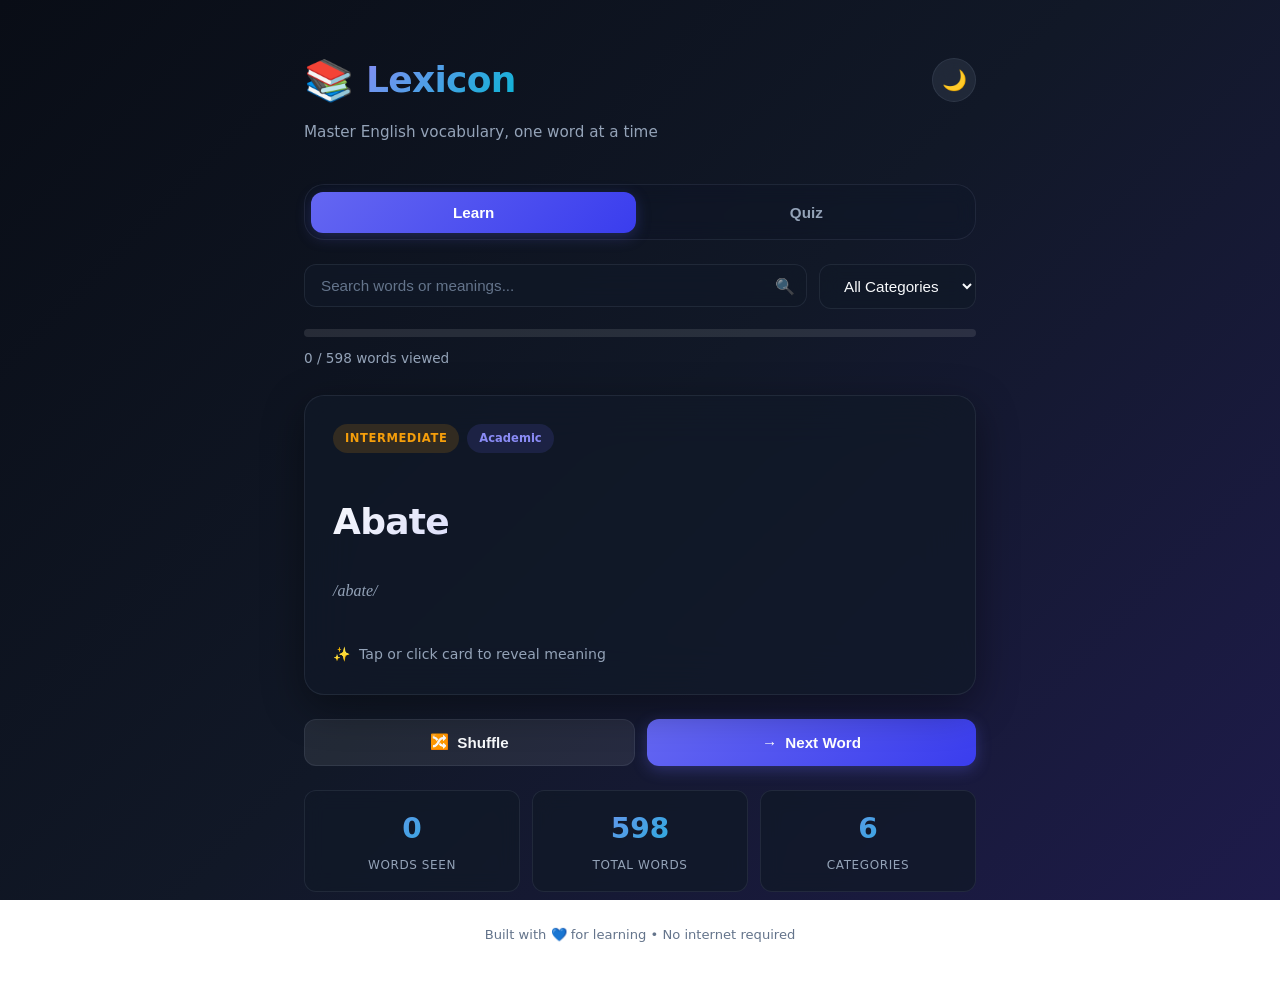
==== index.html @ dd826626 "feat: Lexicon vocabulary builder app refactor and interactive QA suite" ====
<!DOCTYPE html>
<html lang="en">
<head>
  <meta charset="UTF-8">
  <meta name="viewport" content="width=device-width, initial-scale=1.0">
  <title>Lexicon — English Vocabulary Builder</title>
  <link rel="stylesheet" href="styles.css">
</head>
<body>
  <div class="app">
    <header class="app-header">
      <div class="header-top">
        <div class="logo">
          <span class="logo-icon" aria-hidden="true">📚</span>
          <h1>Lexicon</h1>
        </div>
        <button class="theme-toggle" id="theme-toggle-btn" aria-label="Toggle light or dark theme" title="Toggle theme">
          <span class="theme-toggle-icon" id="theme-icon">🌙</span>
        </button>
      </div>
      <p class="tagline">Master English vocabulary, one word at a time</p>
    </header>

    <nav class="nav-tabs" role="tablist">
      <button class="tab-btn active" id="tab-learn" role="tab" aria-selected="true" aria-controls="learn-panel" data-tab="learn">Learn</button>
      <button class="tab-btn" id="tab-quiz" role="tab" aria-selected="false" aria-controls="quiz-panel" data-tab="quiz">Quiz</button>
    </nav>

    <!-- Learn Tab -->
    <section class="tab-panel active" id="learn-panel" role="tabpanel" aria-labelledby="tab-learn">
      <div class="controls-bar">
        <div class="search-box">
          <input type="text" id="search-input" placeholder="Search words or meanings..." autocomplete="off" aria-label="Search vocabulary words">
          <span class="search-icon" aria-hidden="true">🔍</span>
        </div>
        <select id="category-filter" class="category-select" aria-label="Filter words by category">
          <option value="all">All Categories</option>
          <option value="academic">Academic</option>
          <option value="business">Business</option>
          <option value="literary">Literary</option>
          <option value="science">Science</option>
          <option value="emotional">Emotional</option>
          <option value="social">Social</option>
        </select>
      </div>

      <div class="progress-bar-container">
        <div class="progress-bar">
          <div class="progress-fill" id="learn-progress" style="width: 0%;"></div>
        </div>
        <span class="progress-text" id="learn-progress-text">0 / 20 words viewed</span>
      </div>

      <!-- No Results State -->
      <div class="no-results-card" id="no-results-card" style="display: none;">
        <span class="no-results-icon" role="img" aria-label="No results found">🔍❌</span>
        <h3>No matching words found</h3>
        <p>Try adjusting your search query or choosing another category.</p>
        <button class="btn btn-secondary" id="reset-filters-btn">Clear Search & Filters</button>
      </div>

      <!-- 3D Flipping Card Container -->
      <div class="card-container" id="card-container">
        <div class="word-card" id="word-card" tabindex="0" role="button" aria-label="Vocabulary card. Click or press Enter or Space to flip and reveal details.">
          <!-- Card Front -->
          <div class="card-face card-front">
            <div class="card-face-content">
              <div class="card-header">
                <span class="difficulty-badge" id="difficulty-badge">Intermediate</span>
                <span class="category-badge" id="category-badge">Academic</span>
              </div>
              <h2 class="word-title" id="word-title">Serendipity</h2>
              <p class="pronunciation" id="pronunciation">/ˌser.ənˈdɪp.ə.ti/</p>
              <div class="flip-hint">
                <span class="flip-icon">✨</span> Tap or click card to reveal meaning
              </div>
            </div>
          </div>
          <!-- Card Back -->
          <div class="card-face card-back">
            <div class="card-face-content">
              <div class="card-header">
                <span class="difficulty-badge" id="difficulty-badge-back">Intermediate</span>
                <span class="category-badge" id="category-badge-back">Academic</span>
              </div>
              <h2 class="word-title-back" id="word-title-back">Serendipity</h2>
              <div class="card-details">
                <p class="meaning" id="meaning">The occurrence of events by chance in a happy or beneficial way</p>
                <div class="example-box" id="example-box">
                  <span class="example-label">Example</span>
                  <p class="example" id="example">"Finding my favorite book at a garage sale was pure serendipity."</p>
                </div>
              </div>
              <div class="flip-back-hint">
                <span>🔄 Tap to view front</span>
              </div>
            </div>
          </div>
        </div>
      </div>

      <div class="card-actions" id="card-actions">
        <button class="btn btn-secondary" id="shuffle-btn" aria-label="Show a random word">
          <span>🔀</span> Shuffle
        </button>
        <button class="btn btn-primary" id="next-btn" aria-label="Show next word">
          <span>→</span> Next Word
        </button>
      </div>

      <div class="stats-row">
        <div class="stat-box" tabindex="0">
          <span class="stat-number" id="words-seen">0</span>
          <span class="stat-label">Words Seen</span>
        </div>
        <div class="stat-box" tabindex="0">
          <span class="stat-number" id="words-total">20</span>
          <span class="stat-label">Total Words</span>
        </div>
        <div class="stat-box" tabindex="0">
          <span class="stat-number" id="categories-count">6</span>
          <span class="stat-label">Categories</span>
        </div>
      </div>
    </section>

    <!-- Quiz Tab -->
    <section class="tab-panel" id="quiz-panel" role="tabpanel" aria-labelledby="tab-quiz">
      <!-- Active Quiz View -->
      <div id="quiz-active-view">
        <div class="quiz-header">
          <div class="score-display">
            <span class="score-label">Current Score</span>
            <span class="score-value" id="quiz-score">0</span>
          </div>
          <div class="quiz-progress">
            <span class="quiz-progress-text" id="quiz-progress-text">Question 1 / 10</span>
          </div>
        </div>

        <div class="quiz-card" id="quiz-card">
          <div class="quiz-question">
            <p class="quiz-prompt">What is the meaning of:</p>
            <h2 class="quiz-word" id="quiz-word">Serendipity</h2>
          </div>
          <div class="quiz-options" id="quiz-options">
            <!-- Options generated by JS -->
          </div>
          <div class="quiz-feedback" id="quiz-feedback" aria-live="polite">
            <!-- Feedback generated by JS -->
          </div>
        </div>

        <div class="quiz-actions" id="quiz-actions-container">
          <button class="btn btn-primary" id="quiz-next-btn" disabled>Next Question →</button>
        </div>
      </div>

      <!-- Quiz Completed View -->
      <div id="quiz-complete-view" class="quiz-complete-card" style="display: none;">
        <div class="quiz-complete-header">
          <span class="celebration-icon" role="img" aria-label="Celebration trophy">🏆</span>
          <h2>Quiz Completed!</h2>
          <div class="score-ring-container">
            <div class="score-stats">
              <span class="score-pct" id="complete-score-pct">0%</span>
              <span class="score-fraction" id="complete-score-fraction">0 / 10 correct</span>
            </div>
          </div>
          <p class="quiz-feedback-msg" id="quiz-feedback-msg">Outstanding job! You have excellent recall.</p>
        </div>

        <!-- Missed Questions List -->
        <div class="missed-questions-section" id="missed-questions-section">
          <h3>Review Missed Words</h3>
          <div class="missed-words-list" id="missed-words-list">
            <!-- Missed words rendered dynamically by JS -->
          </div>
        </div>

        <!-- Completion Actions -->
        <div class="quiz-complete-actions">
          <button class="btn btn-secondary" id="retake-missed-btn">
            <span>🔄</span> Practice Missed
          </button>
          <button class="btn btn-primary" id="quiz-restart-btn">
            <span>✨</span> Restart Full Quiz
          </button>
        </div>
      </div>
    </section>

    <footer class="app-footer">
      <p>Built with 💙 for learning • No internet required</p>
    </footer>
  </div>

  <script src="app.js" defer></script>
</body>
</html>
---- styles.css ----
:root {
  /* Dark Theme Variables (Default) */
  --primary-hsl: 239, 84%, 67%;
  --primary: hsl(var(--primary-hsl));
  --primary-dark: hsl(239, 84%, 58%);
  --primary-light: hsl(239, 84%, 75%);
  --secondary: #ec4899;
  --accent: #06b6d4;
  --bg-gradient: linear-gradient(135deg, #090d16 0%, #111827 50%, #1e1b4b 100%);
  --bg-card: rgba(17, 24, 39, 0.75);
  --bg-card-hover: rgba(17, 24, 39, 0.85);
  --text: #f8fafc;
  --text-muted: #94a3b8;
  --text-dim: #64748b;
  --border: rgba(148, 163, 184, 0.12);
  --success: #10b981;
  --error: #f43f5e;
  --warning: #f59e0b;
  --shadow: 0 12px 40px rgba(0, 0, 0, 0.4);
  --radius: 20px;
  --radius-sm: 12px;
  --transition: 0.35s cubic-bezier(0.4, 0, 0.2, 1);
  --focus-ring: 0 0 0 3px rgba(99, 102, 241, 0.4);
}

.light-theme {
  /* Light Theme Variables */
  --primary-hsl: 239, 84%, 58%;
  --primary: hsl(var(--primary-hsl));
  --primary-dark: hsl(239, 84%, 48%);
  --primary-light: hsl(239, 84%, 68%);
  --secondary: #db2777;
  --accent: #0891b2;
  --bg-gradient: linear-gradient(135deg, #f8fafc 0%, #e2e8f0 50%, #dbeafe 100%);
  --bg-card: rgba(255, 255, 255, 0.8);
  --bg-card-hover: rgba(255, 255, 255, 0.9);
  --text: #0f172a;
  --text-muted: #475569;
  --text-dim: #64748b;
  --border: rgba(15, 23, 42, 0.08);
  --success: #059669;
  --error: #dc2626;
  --warning: #d97706;
  --shadow: 0 12px 35px rgba(15, 23, 42, 0.08);
  --focus-ring: 0 0 0 3px rgba(79, 70, 229, 0.3);
}

* {
  margin: 0;
  padding: 0;
  box-sizing: border-box;
}

body {
  font-family: system-ui, -apple-system, BlinkMacSystemFont, 'Segoe UI', Roboto, 'Helvetica Neue', Arial, sans-serif;
  background: var(--bg-gradient);
  background-attachment: fixed;
  color: var(--text);
  min-height: 100vh;
  line-height: 1.6;
  transition: background var(--transition), color var(--transition);
}

.app {
  max-width: 720px;
  margin: 0 auto;
  padding: 1.5rem;
  min-height: 100vh;
  display: flex;
  flex-direction: column;
}

/* Header styling */
.app-header {
  padding: 1.5rem 0 1.5rem;
  animation: fadeInDown 0.6s ease-out;
}

.header-top {
  display: flex;
  justify-content: space-between;
  align-items: center;
  margin-bottom: 0.5rem;
}

.logo {
  display: flex;
  align-items: center;
  gap: 0.75rem;
}

.logo-icon {
  font-size: 2.5rem;
  animation: logo-bounce 2s infinite;
}

.app-header h1 {
  font-size: 2.25rem;
  font-weight: 800;
  background: linear-gradient(135deg, var(--primary-light), var(--accent));
  -webkit-background-clip: text;
  -webkit-text-fill-color: transparent;
  background-clip: text;
  letter-spacing: -0.02em;
}

.tagline {
  color: var(--text-muted);
  font-size: 0.95rem;
  font-weight: 400;
}

/* Theme Toggle Button */
.theme-toggle {
  background: var(--border);
  border: 1px solid var(--border);
  color: var(--text);
  width: 44px;
  height: 44px;
  border-radius: 50%;
  cursor: pointer;
  display: inline-flex;
  align-items: center;
  justify-content: center;
  font-size: 1.25rem;
  transition: var(--transition);
  backdrop-filter: blur(10px);
}

.theme-toggle:hover {
  background: rgba(120, 120, 255, 0.15);
  transform: scale(1.08) rotate(15deg);
}

.theme-toggle:active {
  transform: scale(0.95);
}

/* Tabs */
.nav-tabs {
  display: flex;
  gap: 0.5rem;
  margin: 1rem 0 1.5rem;
  background: rgba(15, 23, 42, 0.25);
  padding: 0.4rem;
  border-radius: var(--radius);
  backdrop-filter: blur(10px);
  border: 1px solid var(--border);
}

.tab-btn {
  flex: 1;
  padding: 0.75rem 1rem;
  border: none;
  border-radius: var(--radius-sm);
  background: transparent;
  color: var(--text-muted);
  font-size: 0.95rem;
  font-weight: 600;
  cursor: pointer;
  transition: var(--transition);
}

.tab-btn:hover {
  color: var(--text);
  background: rgba(255, 255, 255, 0.05);
}

.tab-btn.active {
  background: linear-gradient(135deg, var(--primary), var(--primary-dark));
  color: white;
  box-shadow: 0 4px 15px rgba(99, 102, 241, 0.25);
}

/* Tab Panels */
.tab-panel {
  display: none;
  animation: fadeIn 0.4s ease-out;
  flex: 1;
}

.tab-panel.active {
  display: block;
}

/* Controls Bar */
.controls-bar {
  display: flex;
  gap: 0.75rem;
  margin-bottom: 1.25rem;
  flex-wrap: wrap;
}

.search-box {
  flex: 1;
  min-width: 200px;
  position: relative;
}

.search-box input {
  width: 100%;
  padding: 0.75rem 2.5rem 0.75rem 1rem;
  border-radius: var(--radius-sm);
  border: 1px solid var(--border);
  background: var(--bg-card);
  color: var(--text);
  font-size: 0.95rem;
  backdrop-filter: blur(10px);
  transition: var(--transition);
}

.search-box input:focus {
  outline: none;
  border-color: var(--primary);
  box-shadow: var(--focus-ring);
}

.search-box input::placeholder {
  color: var(--text-dim);
}

.search-icon {
  position: absolute;
  right: 0.75rem;
  top: 50%;
  transform: translateY(-50%);
  font-size: 1rem;
  opacity: 0.6;
}

.category-select {
  padding: 0.75rem 1.25rem;
  border-radius: var(--radius-sm);
  border: 1px solid var(--border);
  background: var(--bg-card);
  color: var(--text);
  font-size: 0.95rem;
  backdrop-filter: blur(10px);
  cursor: pointer;
  transition: var(--transition);
  min-width: 150px;
}

.category-select:focus {
  outline: none;
  border-color: var(--primary);
  box-shadow: var(--focus-ring);
}

/* Progress Bar */
.progress-bar-container {
  margin-bottom: 1.5rem;
}

.progress-bar {
  height: 8px;
  background: rgba(255, 255, 255, 0.1);
  border-radius: 4px;
  overflow: hidden;
  margin-bottom: 0.5rem;
}

.progress-fill {
  height: 100%;
  background: linear-gradient(90deg, var(--primary), var(--accent));
  border-radius: 4px;
  transition: width 0.4s cubic-bezier(0.1, 0.8, 0.3, 1);
  width: 0%;
  position: relative;
}

.progress-fill::after {
  content: '';
  position: absolute;
  top: 0; right: 0; bottom: 0; left: 0;
  background: linear-gradient(90deg, rgba(255,255,255,0) 0%, rgba(255,255,255,0.15) 50%, rgba(255,255,255,0) 100%);
  animation: progress-slide 2.5s infinite linear;
}

.progress-text {
  font-size: 0.85rem;
  color: var(--text-muted);
  font-weight: 500;
}

/* 3D Card Flip styling */
.card-container {
  perspective: 1200px;
  width: 100%;
  margin-bottom: 1.5rem;
}

.word-card {
  width: 100%;
  height: 300px;
  position: relative;
  transform-style: preserve-3d;
  transition: transform 0.6s cubic-bezier(0.4, 0, 0.2, 1);
  cursor: pointer;
  border-radius: var(--radius);
}

.word-card.flipped {
  transform: rotateY(180deg);
}

.card-face {
  position: absolute;
  width: 100%;
  height: 100%;
  backface-visibility: hidden;
  border-radius: var(--radius);
  border: 1px solid var(--border);
  background: var(--bg-card);
  backdrop-filter: blur(25px);
  box-shadow: var(--shadow);
  overflow: hidden;
  transition: border-color var(--transition), background var(--transition);
}

.card-face-content {
  padding: 1.75rem;
  display: flex;
  flex-direction: column;
  justify-content: space-between;
  height: 100%;
}

.card-front {
  z-index: 2;
}

.card-back {
  transform: rotateY(180deg);
  background: var(--bg-card-hover);
}

.word-card:hover .card-face {
  border-color: rgba(99, 102, 241, 0.3);
  box-shadow: 0 16px 45px rgba(0, 0, 0, 0.35);
}

.card-header {
  display: flex;
  justify-content: flex-start;
  gap: 0.5rem;
  margin-bottom: 1rem;
}

.difficulty-badge {
  padding: 0.35rem 0.75rem;
  border-radius: 20px;
  font-size: 0.72rem;
  font-weight: 700;
  text-transform: uppercase;
  letter-spacing: 0.05em;
}

.difficulty-badge.beginner {
  background: rgba(16, 185, 129, 0.15);
  color: var(--success);
}

.difficulty-badge.intermediate {
  background: rgba(245, 158, 11, 0.15);
  color: var(--warning);
}

.difficulty-badge.advanced {
  background: rgba(244, 63, 94, 0.15);
  color: var(--error);
}

.category-badge {
  padding: 0.35rem 0.75rem;
  border-radius: 20px;
  font-size: 0.72rem;
  font-weight: 600;
  background: rgba(99, 102, 241, 0.15);
  color: var(--primary-light);
  text-transform: capitalize;
}

.word-title {
  font-size: 2.25rem;
  font-weight: 800;
  margin-bottom: 0.25rem;
  background: linear-gradient(135deg, var(--text), var(--primary-light));
  -webkit-background-clip: text;
  -webkit-text-fill-color: transparent;
  background-clip: text;
  letter-spacing: -0.02em;
}

.word-title-back {
  font-size: 1.75rem;
  font-weight: 800;
  margin-bottom: 0.5rem;
  color: var(--text);
  letter-spacing: -0.01em;
}

.pronunciation {
  font-size: 1rem;
  color: var(--text-muted);
  font-style: italic;
  font-family: 'Georgia', serif;
  margin-bottom: 1rem;
}

.flip-hint {
  display: flex;
  align-items: center;
  gap: 0.5rem;
  font-size: 0.88rem;
  color: var(--text-muted);
  font-weight: 500;
  animation: shine-fade 2s infinite ease-in-out;
}

.flip-back-hint {
  font-size: 0.82rem;
  color: var(--text-dim);
  text-align: center;
  font-weight: 500;
}

.card-details {
  flex: 1;
  display: flex;
  flex-direction: column;
  justify-content: center;
  gap: 0.75rem;
  overflow-y: auto;
}

.meaning {
  font-size: 1.05rem;
  color: var(--text);
  line-height: 1.6;
}

.example-box {
  background: rgba(255, 255, 255, 0.04);
  border-left: 3px solid var(--accent);
  border-radius: 0 var(--radius-sm) var(--radius-sm) 0;
  padding: 0.75rem 1rem;
}

.example-label {
  font-size: 0.72rem;
  font-weight: 700;
  text-transform: uppercase;
  letter-spacing: 0.08em;
  color: var(--accent);
  margin-bottom: 0.25rem;
  display: block;
}

.example {
  font-size: 0.92rem;
  color: var(--text-muted);
  font-style: italic;
  line-height: 1.5;
}

/* Empty No Results State */
.no-results-card {
  background: var(--bg-card);
  border: 1px solid var(--border);
  border-radius: var(--radius);
  padding: 3rem 2rem;
  text-align: center;
  backdrop-filter: blur(20px);
  box-shadow: var(--shadow);
  animation: fadeInUp 0.4s ease-out;
  display: flex;
  flex-direction: column;
  align-items: center;
  gap: 1rem;
  margin-bottom: 1.5rem;
}

.no-results-icon {
  font-size: 3rem;
  margin-bottom: 0.5rem;
}

.no-results-card h3 {
  font-size: 1.5rem;
  font-weight: 700;
}

.no-results-card p {
  color: var(--text-muted);
  font-size: 0.95rem;
  max-width: 320px;
}

/* Buttons */
.card-actions {
  display: flex;
  gap: 0.75rem;
  margin-bottom: 1.5rem;
}

.btn {
  padding: 0.85rem 1.5rem;
  border: none;
  border-radius: var(--radius-sm);
  font-size: 0.95rem;
  font-weight: 600;
  cursor: pointer;
  transition: var(--transition);
  display: inline-flex;
  align-items: center;
  gap: 0.5rem;
  flex: 1;
  justify-content: center;
}

.btn-primary {
  background: linear-gradient(135deg, var(--primary), var(--primary-dark));
  color: white;
  box-shadow: 0 4px 15px rgba(99, 102, 241, 0.3);
}

.btn-primary:hover:not(:disabled) {
  transform: translateY(-2px);
  box-shadow: 0 6px 20px rgba(99, 102, 241, 0.4);
}

.btn-primary:active:not(:disabled) {
  transform: translateY(0);
}

.btn-secondary {
  background: rgba(255, 255, 255, 0.08);
  color: var(--text);
  border: 1px solid var(--border);
}

.btn-secondary:hover:not(:disabled) {
  background: rgba(255, 255, 255, 0.12);
  border-color: rgba(255, 255, 255, 0.25);
  transform: translateY(-2px);
}

.btn-secondary:active:not(:disabled) {
  transform: translateY(0);
}

.btn:disabled {
  opacity: 0.4;
  cursor: not-allowed;
  transform: none !important;
}

/* Stats section */
.stats-row {
  display: grid;
  grid-template-columns: repeat(3, 1fr);
  gap: 0.75rem;
  margin-top: 1rem;
}

.stat-box {
  background: var(--bg-card);
  border: 1px solid var(--border);
  border-radius: var(--radius-sm);
  padding: 1rem;
  text-align: center;
  backdrop-filter: blur(10px);
  transition: var(--transition);
  cursor: default;
}

.stat-box:hover {
  background: var(--bg-card-hover);
  transform: translateY(-2px);
  border-color: var(--primary-light);
}

.stat-number {
  display: block;
  font-size: 1.75rem;
  font-weight: 800;
  background: linear-gradient(135deg, var(--primary-light), var(--accent));
  -webkit-background-clip: text;
  -webkit-text-fill-color: transparent;
  background-clip: text;
}

.stat-label {
  display: block;
  font-size: 0.75rem;
  color: var(--text-muted);
  text-transform: uppercase;
  letter-spacing: 0.05em;
  margin-top: 0.25rem;
}

/* Quiz styling */
.quiz-header {
  display: flex;
  justify-content: space-between;
  align-items: center;
  margin-bottom: 1.25rem;
  background: rgba(15, 23, 42, 0.15);
  padding: 0.75rem 1.25rem;
  border-radius: var(--radius-sm);
  border: 1px solid var(--border);
  backdrop-filter: blur(10px);
}

.score-display {
  display: flex;
  flex-direction: column;
}

.score-label {
  font-size: 0.72rem;
  color: var(--text-muted);
  text-transform: uppercase;
  letter-spacing: 0.05em;
}

.score-value {
  font-size: 1.5rem;
  font-weight: 800;
  color: var(--success);
}

.quiz-progress-text {
  font-size: 0.88rem;
  color: var(--text-muted);
  font-weight: 600;
}

.quiz-card {
  background: var(--bg-card);
  border: 1px solid var(--border);
  border-radius: var(--radius);
  padding: 1.75rem;
  backdrop-filter: blur(25px);
  box-shadow: var(--shadow);
  margin-bottom: 1.25rem;
  animation: fadeInUp 0.4s ease-out;
}

.quiz-question {
  text-align: center;
  margin-bottom: 1.5rem;
}

.quiz-prompt {
  font-size: 0.9rem;
  color: var(--text-muted);
  margin-bottom: 0.5rem;
}

.quiz-word {
  font-size: 2rem;
  font-weight: 800;
  background: linear-gradient(135deg, var(--text), var(--primary-light));
  -webkit-background-clip: text;
  -webkit-text-fill-color: transparent;
  background-clip: text;
  letter-spacing: -0.02em;
}

.quiz-options {
  display: grid;
  gap: 0.75rem;
}

.quiz-option {
  padding: 1rem 1.25rem;
  border: 1px solid var(--border);
  border-radius: var(--radius-sm);
  background: rgba(255, 255, 255, 0.04);
  color: var(--text);
  font-size: 0.98rem;
  cursor: pointer;
  transition: var(--transition);
  text-align: left;
  display: flex;
  align-items: center;
}

.quiz-option:hover:not(.correct):not(.incorrect):not(.revealed) {
  background: rgba(255, 255, 255, 0.08);
  border-color: var(--primary);
  transform: translateX(4px);
}

.quiz-option.correct {
  background: rgba(16, 185, 129, 0.15);
  border-color: var(--success);
  color: var(--success);
  font-weight: 600;
}

.quiz-option.incorrect {
  background: rgba(244, 63, 94, 0.15);
  border-color: var(--error);
  color: var(--error);
  font-weight: 600;
}

.quiz-option.revealed {
  opacity: 0.5;
  cursor: not-allowed;
}

.option-letter {
  display: inline-flex;
  align-items: center;
  justify-content: center;
  width: 28px;
  height: 28px;
  border-radius: 50%;
  background: rgba(255, 255, 255, 0.08);
  margin-right: 0.75rem;
  font-size: 0.8rem;
  font-weight: 700;
  flex-shrink: 0;
  transition: var(--transition);
}

.quiz-option.correct .option-letter {
  background: var(--success);
  color: white;
}

.quiz-option.incorrect .option-letter {
  background: var(--error);
  color: white;
}

.quiz-feedback {
  text-align: center;
  padding: 0.85rem;
  border-radius: var(--radius-sm);
  margin-top: 1rem;
  font-weight: 600;
  font-size: 0.95rem;
  animation: fadeIn 0.3s ease-out;
}

.quiz-feedback.correct {
  background: rgba(16, 185, 129, 0.1);
  color: var(--success);
}

.quiz-feedback.incorrect {
  background: rgba(244, 63, 94, 0.1);
  color: var(--error);
}

.quiz-actions {
  display: flex;
  margin-top: 0.75rem;
}

/* Quiz Complete Card styling */
.quiz-complete-card {
  background: var(--bg-card);
  border: 1px solid var(--border);
  border-radius: var(--radius);
  padding: 2rem;
  backdrop-filter: blur(25px);
  box-shadow: var(--shadow);
  animation: fadeInUp 0.5s ease-out;
}

.quiz-complete-header {
  text-align: center;
  display: flex;
  flex-direction: column;
  align-items: center;
  gap: 0.5rem;
  margin-bottom: 2rem;
}

.celebration-icon {
  font-size: 3.5rem;
  animation: logo-bounce 2s infinite;
}

.quiz-complete-header h2 {
  font-size: 1.75rem;
  font-weight: 800;
  background: linear-gradient(135deg, var(--text), var(--primary-light));
  -webkit-background-clip: text;
  -webkit-text-fill-color: transparent;
  background-clip: text;
}

.score-ring-container {
  margin: 1rem 0;
}

.score-stats {
  display: flex;
  flex-direction: column;
  align-items: center;
}

.score-pct {
  font-size: 3rem;
  font-weight: 800;
  color: var(--accent);
  line-height: 1.1;
}

.score-fraction {
  font-size: 0.95rem;
  color: var(--text-muted);
  font-weight: 600;
}

.quiz-feedback-msg {
  font-size: 0.98rem;
  color: var(--text-muted);
  max-width: 320px;
}

/* Missed Questions */
.missed-questions-section {
  margin-bottom: 2rem;
  border-top: 1px solid var(--border);
  padding-top: 1.5rem;
}

.missed-questions-section h3 {
  font-size: 1.1rem;
  font-weight: 700;
  margin-bottom: 1rem;
  color: var(--text);
  text-align: center;
}

.missed-words-list {
  display: flex;
  flex-direction: column;
  gap: 0.75rem;
  max-height: 250px;
  overflow-y: auto;
  padding-right: 0.25rem;
}

.missed-word-item {
  background: rgba(255, 255, 255, 0.03);
  border: 1px solid var(--border);
  border-radius: var(--radius-sm);
  padding: 0.85rem 1rem;
  display: flex;
  flex-direction: column;
  gap: 0.25rem;
  transition: var(--transition);
}

.missed-word-item:hover {
  background: rgba(255, 255, 255, 0.05);
  border-color: var(--error);
}

.missed-word-title {
  font-size: 1.05rem;
  font-weight: 700;
  color: var(--text);
}

.missed-word-meaning {
  font-size: 0.88rem;
  color: var(--text-muted);
}

.quiz-complete-actions {
  display: flex;
  gap: 0.75rem;
}

/* Accessibility Focus States */
.word-card:focus-visible {
  outline: 3px solid var(--primary-light);
  outline-offset: 4px;
}

.tab-btn:focus-visible,
.btn:focus-visible,
.quiz-option:focus-visible,
.category-select:focus-visible,
.theme-toggle:focus-visible,
#search-input:focus-visible {
  outline: 3px solid var(--primary-light);
  outline-offset: 2px;
}

/* Footer styling */
.app-footer {
  text-align: center;
  padding: 2rem 0 1rem;
  margin-top: auto;
}

.app-footer p {
  font-size: 0.82rem;
  color: var(--text-dim);
}

/* Animations */
@keyframes fadeIn {
  from { opacity: 0; }
  to { opacity: 1; }
}

@keyframes fadeInDown {
  from {
    opacity: 0;
    transform: translateY(-20px);
  }
  to {
    opacity: 1;
    transform: translateY(0);
  }
}

@keyframes fadeInUp {
  from {
    opacity: 0;
    transform: translateY(20px);
  }
  to {
    opacity: 1;
    transform: translateY(0);
  }
}

@keyframes logo-bounce {
  0%, 100% { transform: translateY(0); }
  50% { transform: translateY(-8px); }
}

@keyframes shake {
  0%, 100% { transform: translateX(0); }
  25% { transform: translateX(-6px); }
  75% { transform: translateX(6px); }
}

@keyframes progress-slide {
  0% { transform: translateX(-100%); }
  100% { transform: translateX(100%); }
}

@keyframes shine-fade {
  0%, 100% { opacity: 0.6; }
  50% { opacity: 1; }
}

.shake {
  animation: shake 0.4s ease-in-out;
}

/* Responsive constraints */
@media (max-width: 600px) {
  .app {
    padding: 1rem;
  }

  .app-header h1 {
    font-size: 1.75rem;
  }

  .logo-icon {
    font-size: 2rem;
  }

  .word-title {
    font-size: 1.75rem;
  }

  .controls-bar {
    flex-direction: column;
    gap: 0.5rem;
  }

  .search-box {
    min-width: 100%;
  }

  .category-select {
    width: 100%;
  }

  .stats-row {
    grid-template-columns: 1fr;
  }

  .card-actions,
  .quiz-actions,
  .quiz-complete-actions {
    flex-direction: column;
    gap: 0.5rem;
  }

  .quiz-header {
    flex-direction: column;
    align-items: flex-start;
    gap: 0.5rem;
  }

  .word-card,
  .quiz-card,
  .quiz-complete-card {
    padding: 1.25rem;
    height: auto;
    min-height: 280px;
  }

  .card-face-content {
    padding: 1.25rem;
  }
}

/* Customized scrollbars */
::-webkit-scrollbar {
  width: 6px;
}

::-webkit-scrollbar-track {
  background: transparent;
}

::-webkit-scrollbar-thumb {
  background: var(--border);
  border-radius: 3px;
}

::-webkit-scrollbar-thumb:hover {
  background: var(--text-dim);
}
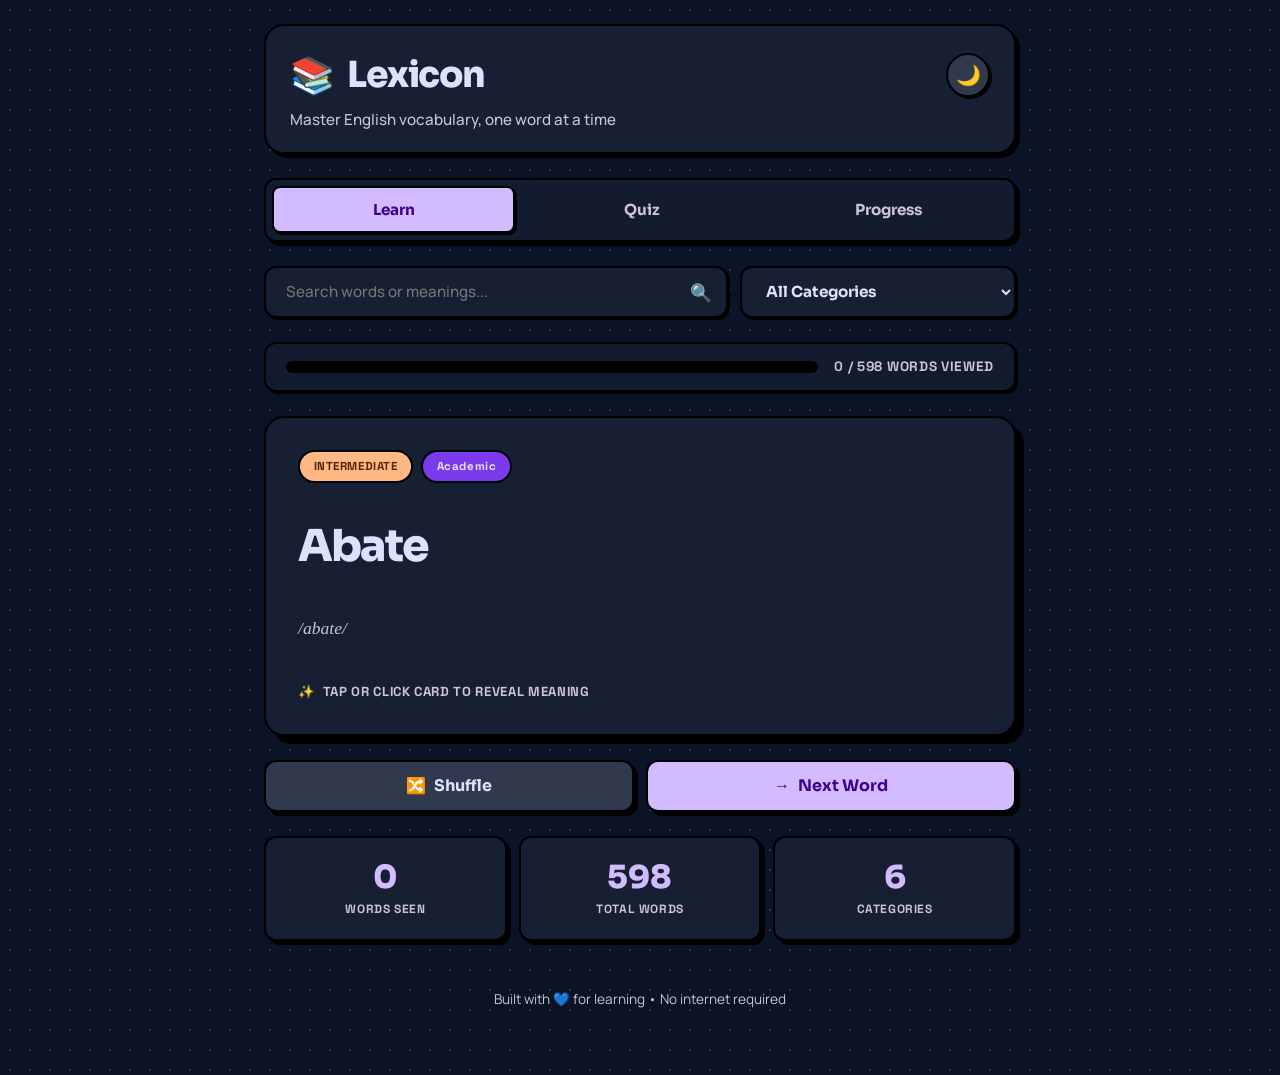
==== commit 18a82279: "Feat: Complete Neo-Brutalist & Playful Tech UI transformation with Lexi Mascot animations and pass a" ====
--- a/index.html
+++ b/index.html
@@ -5,6 +5,7 @@
   <meta name="viewport" content="width=device-width, initial-scale=1.0">
   <title>Lexicon — English Vocabulary Builder</title>
   <link rel="stylesheet" href="styles.css">
+  <link href="https://fonts.googleapis.com/css2?family=Material+Symbols+Outlined:wght,FILL@100..700,0..1&amp;display=swap" rel="stylesheet" />
 </head>
 <body>
   <div class="app">
@@ -24,6 +25,7 @@
     <nav class="nav-tabs" role="tablist">
       <button class="tab-btn active" id="tab-learn" role="tab" aria-selected="true" aria-controls="learn-panel" data-tab="learn">Learn</button>
       <button class="tab-btn" id="tab-quiz" role="tab" aria-selected="false" aria-controls="quiz-panel" data-tab="quiz">Quiz</button>
+      <button class="tab-btn" id="tab-progress" role="tab" aria-selected="false" aria-controls="progress-panel" data-tab="progress">Progress</button>
     </nav>
 
     <!-- Learn Tab -->
@@ -53,7 +55,10 @@
 
       <!-- No Results State -->
       <div class="no-results-card" id="no-results-card" style="display: none;">
-        <span class="no-results-icon" role="img" aria-label="No results found">🔍❌</span>
+        <div class="lexi-img-wrapper animate-float" id="no-results-mascot" style="width: 80px; height: 80px; margin-bottom: 0.5rem; cursor: pointer; position: relative;">
+          <img src="https://lh3.googleusercontent.com/aida-public/[base64]" alt="Mascot Lexi" />
+          <div class="particle-container" id="no-results-particle-container"></div>
+        </div>
         <h3>No matching words found</h3>
         <p>Try adjusting your search query or choosing another category.</p>
         <button class="btn btn-secondary" id="reset-filters-btn">Clear Search & Filters</button>
@@ -190,6 +195,121 @@
       </div>
     </section>
 
+    <!-- Progress Tab -->
+    <section class="tab-panel" id="progress-panel" role="tabpanel" aria-labelledby="tab-progress">
+      <!-- Hero Streak Section -->
+      <div class="streak-hero">
+        <div class="absolute inset-0 opacity-10 bg-[radial-gradient(circle_at_center,_var(--tw-gradient-stops))] from-primary via-background to-background"></div>
+        <h2>Daily Streak</h2>
+        <div class="streak-badge-container">
+          <span class="material-symbols-outlined streak-badge-icon" style="font-variation-settings: 'FILL' 1;">local_fire_department</span>
+          <span class="streak-number" id="progress-streak-count">12</span>
+        </div>
+        <p>You're on fire! Keep learning every day to grow your streak and unlock special rewards.</p>
+      </div>
+
+      <div class="progress-bento-grid">
+        <!-- Weekly Activity Chart -->
+        <div class="progress-bento-card">
+          <h3>Weekly Activity</h3>
+          <div class="weekly-chart" id="weekly-chart">
+            <div class="weekly-bar-col">
+              <div class="weekly-bar" style="height: 40%;" title="Monday" id="bar-mon"></div>
+              <span class="weekly-day" id="day-mon">M</span>
+            </div>
+            <div class="weekly-bar-col">
+              <div class="weekly-bar" style="height: 60%;" title="Tuesday" id="bar-tue"></div>
+              <span class="weekly-day" id="day-tue">T</span>
+            </div>
+            <div class="weekly-bar-col">
+              <div class="weekly-bar" style="height: 30%;" title="Wednesday" id="bar-wed"></div>
+              <span class="weekly-day" id="day-wed">W</span>
+            </div>
+            <div class="weekly-bar-col">
+              <div class="weekly-bar" style="height: 80%;" title="Thursday" id="bar-thu"></div>
+              <span class="weekly-day" id="day-thu">T</span>
+            </div>
+            <div class="weekly-bar-col">
+              <div class="weekly-bar today" style="height: 100%;" title="Friday - Today" id="bar-fri"></div>
+              <span class="weekly-day today" id="day-fri">F</span>
+            </div>
+            <div class="weekly-bar-col">
+              <div class="weekly-bar empty" style="height: 10%;" title="Saturday" id="bar-sat"></div>
+              <span class="weekly-day" id="day-sat">S</span>
+            </div>
+            <div class="weekly-bar-col">
+              <div class="weekly-bar empty" style="height: 10%;" title="Sunday" id="bar-sun"></div>
+              <span class="weekly-day" id="day-sun">S</span>
+            </div>
+          </div>
+        </div>
+
+        <!-- Badges Bento Card -->
+        <div class="progress-bento-card">
+          <div class="badges-bento-header">
+            <h3>Badges</h3>
+            <span class="badges-count" id="badges-unlocked-count">3 / 6</span>
+          </div>
+          <div class="badges-grid">
+            <!-- Unlocked Badge 1 -->
+            <div class="badge-item" id="badge-novice" tabindex="0" role="button" aria-label="Novice badge unlocked. View details.">
+              <div class="badge-icon-wrapper">
+                <span class="material-symbols-outlined" style="font-variation-settings: 'FILL' 1;">star</span>
+              </div>
+              <span class="badge-name">Novice</span>
+            </div>
+            <!-- Unlocked Badge 2 -->
+            <div class="badge-item" id="badge-fast-learner" tabindex="0" role="button" aria-label="Fast Learner badge unlocked. View details.">
+              <div class="badge-icon-wrapper">
+                <span class="material-symbols-outlined" style="font-variation-settings: 'FILL' 1;">bolt</span>
+              </div>
+              <span class="badge-name">Fast Learner</span>
+            </div>
+            <!-- Unlocked Badge 3 -->
+            <div class="badge-item" id="badge-scholar" tabindex="0" role="button" aria-label="Scholar badge unlocked. View details.">
+              <div class="badge-icon-wrapper">
+                <span class="material-symbols-outlined" style="font-variation-settings: 'FILL' 1;">school</span>
+              </div>
+              <span class="badge-name">Scholar</span>
+            </div>
+            <!-- Locked Badge 4 -->
+            <div class="badge-item locked" id="badge-champion" aria-label="Champion badge locked.">
+              <div class="badge-icon-wrapper">
+                <span class="material-symbols-outlined">trophy</span>
+              </div>
+              <span class="badge-name">Champion</span>
+            </div>
+            <!-- Locked Badge 5 -->
+            <div class="badge-item locked" id="badge-polyglot" aria-label="Polyglot badge locked.">
+              <div class="badge-icon-wrapper">
+                <span class="material-symbols-outlined">language</span>
+              </div>
+              <span class="badge-name">Polyglot</span>
+            </div>
+            <!-- Locked Badge 6 -->
+            <div class="badge-item locked" id="badge-master" aria-label="Master badge locked.">
+              <div class="badge-icon-wrapper">
+                <span class="material-symbols-outlined">workspace_premium</span>
+              </div>
+              <span class="badge-name">Master</span>
+            </div>
+          </div>
+        </div>
+      </div>
+
+      <!-- Mascot Message -->
+      <div class="mascot-card animate-container-pulse" id="mascot-interactive-trigger">
+        <div class="lexi-img-wrapper animate-float" id="mascot-img-container">
+          <img src="https://lh3.googleusercontent.com/aida-public/[base64]" alt="Mascot Lexi, a cute cartoon robot with glowing blue eyes" />
+          <div class="particle-container" id="lexi-particle-container"></div>
+        </div>
+        <div class="mascot-speech">
+          <span class="mascot-title">Lexi says:</span>
+          <span class="mascot-text" id="mascot-speech-text">"You're doing amazing! Click me to feel the joy of learning! Let's conquer vocabulary together!"</span>
+        </div>
+      </div>
+    </section>
+
     <footer class="app-footer">
       <p>Built with 💙 for learning • No internet required</p>
     </footer>
--- a/styles.css
+++ b/styles.css
@@ -1,50 +1,97 @@
+@import url('https://fonts.googleapis.com/css2?family=Manrope:wght@400;500;600&family=Sora:wght@600;700;800&family=Space+Grotesk:wght@600;700&display=swap');
+
 :root {
-  /* Dark Theme Variables (Default) */
-  --primary-hsl: 239, 84%, 67%;
-  --primary: hsl(var(--primary-hsl));
-  --primary-dark: hsl(239, 84%, 58%);
-  --primary-light: hsl(239, 84%, 75%);
-  --secondary: #ec4899;
-  --accent: #06b6d4;
-  --bg-gradient: linear-gradient(135deg, #090d16 0%, #111827 50%, #1e1b4b 100%);
-  --bg-card: rgba(17, 24, 39, 0.75);
-  --bg-card-hover: rgba(17, 24, 39, 0.85);
-  --text: #f8fafc;
-  --text-muted: #94a3b8;
-  --text-dim: #64748b;
-  --border: rgba(148, 163, 184, 0.12);
-  --success: #10b981;
-  --error: #f43f5e;
-  --warning: #f59e0b;
-  --shadow: 0 12px 40px rgba(0, 0, 0, 0.4);
-  --radius: 20px;
-  --radius-sm: 12px;
-  --transition: 0.35s cubic-bezier(0.4, 0, 0.2, 1);
-  --focus-ring: 0 0 0 3px rgba(99, 102, 241, 0.4);
+  /* Dark Mode (Default) */
+  --bg: #0b1326;
+  --surface: #0b1326;
+  --surface-dim: #0b1326;
+  --surface-bright: #31394d;
+  --surface-container-lowest: #060e20;
+  --surface-container-low: #131b2e;
+  --surface-container: #171f33;
+  --surface-container-high: #222a3d;
+  --surface-container-highest: #2d3449;
+  
+  --on-surface: #dae2fd;
+  --on-surface-variant: #ccc3d8;
+  --outline: #958da1;
+  --outline-variant: #4a4455;
+  
+  --primary: #d2bbff;        /* Neon Purple */
+  --primary-container: #7c3aed;
+  --on-primary: #3f008e;
+  --on-primary-container: #ede0ff;
+  
+  --secondary: #44e2cd;      /* Neon Teal */
+  --secondary-container: #03c6b2;
+  --on-secondary: #003731;
+  --on-secondary-container: #004d44;
+  
+  --tertiary: #ffb783;       /* Neon Orange */
+  --tertiary-container: #a05100;
+  --on-tertiary: #4f2500;
+  --on-tertiary-container: #ffdfcb;
+  
+  --error: #ffb4ab;
+  --error-container: #93000a;
+  --on-error: #690005;
+  
+  --border-color: #000000;
+  --pattern-color: #2d3449;
+  
+  /* Fonts */
+  --font-display: 'Sora', sans-serif;
+  --font-body: 'Manrope', sans-serif;
+  --font-label: 'Space Grotesk', sans-serif;
+
+  /* Animation & Spacing */
+  --transition-bounce: 0.3s cubic-bezier(0.175, 0.885, 0.32, 1.275);
+  --transition-smooth: 0.25s cubic-bezier(0.4, 0, 0.2, 1);
+  --radius-sm: 0.5rem;
+  --radius-md: 0.75rem;
+  --radius-lg: 1.25rem;
+  --radius-full: 9999px;
 }
 
 .light-theme {
-  /* Light Theme Variables */
-  --primary-hsl: 239, 84%, 58%;
-  --primary: hsl(var(--primary-hsl));
-  --primary-dark: hsl(239, 84%, 48%);
-  --primary-light: hsl(239, 84%, 68%);
-  --secondary: #db2777;
-  --accent: #0891b2;
-  --bg-gradient: linear-gradient(135deg, #f8fafc 0%, #e2e8f0 50%, #dbeafe 100%);
-  --bg-card: rgba(255, 255, 255, 0.8);
-  --bg-card-hover: rgba(255, 255, 255, 0.9);
-  --text: #0f172a;
-  --text-muted: #475569;
-  --text-dim: #64748b;
-  --border: rgba(15, 23, 42, 0.08);
-  --success: #059669;
+  /* Light Mode */
+  --bg: #f8fafc;
+  --surface: #f8fafc;
+  --surface-dim: #f1f5f9;
+  --surface-bright: #ffffff;
+  --surface-container-lowest: #ffffff;
+  --surface-container-low: #f8fafc;
+  --surface-container: #f1f5f9;
+  --surface-container-high: #e2e8f0;
+  --surface-container-highest: #cbd5e1;
+  
+  --on-surface: #0f172a;
+  --on-surface-variant: #475569;
+  --outline: #64748b;
+  --outline-variant: #94a3b8;
+  
+  --primary: #7c3aed;        /* Vibrant Purple */
+  --primary-container: #ede0ff;
+  --on-primary: #ffffff;
+  --on-primary-container: #25005a;
+  
+  --secondary: #03c6b2;      /* Rich Teal */
+  --secondary-container: #ccfbf1;
+  --on-secondary: #ffffff;
+  --on-secondary-container: #004d44;
+  
+  --tertiary: #f97316;       /* Rich Orange */
+  --tertiary-container: #ffedd5;
+  --on-tertiary: #ffffff;
+  --on-tertiary-container: #713700;
+  
   --error: #dc2626;
-  --warning: #d97706;
-  --shadow: 0 12px 35px rgba(15, 23, 42, 0.08);
-  --focus-ring: 0 0 0 3px rgba(79, 70, 229, 0.3);
-}
-
+  --error-container: #fee2e2;
+  --on-error: #ffffff;
+  --pattern-color: #cbd5e1;
+}
+
+/* Reset */
 * {
   margin: 0;
   padding: 0;
@@ -52,35 +99,58 @@
 }
 
 body {
-  font-family: system-ui, -apple-system, BlinkMacSystemFont, 'Segoe UI', Roboto, 'Helvetica Neue', Arial, sans-serif;
-  background: var(--bg-gradient);
-  background-attachment: fixed;
-  color: var(--text);
+  font-family: var(--font-body);
+  background-color: var(--bg);
+  background-image: radial-gradient(var(--pattern-color) 1px, transparent 1px);
+  background-size: 20px 20px;
+  color: var(--on-surface);
   min-height: 100vh;
   line-height: 1.6;
-  transition: background var(--transition), color var(--transition);
+  transition: background-color var(--transition-smooth), color var(--transition-smooth), background-image var(--transition-smooth);
+  padding-bottom: 2rem;
 }
 
 .app {
-  max-width: 720px;
+  max-width: 800px;
   margin: 0 auto;
   padding: 1.5rem;
   min-height: 100vh;
   display: flex;
   flex-direction: column;
-}
-
-/* Header styling */
+  gap: 1.5rem;
+}
+
+/* Neo-Brutalist Elevators */
+.neo-border {
+  border: 2px solid var(--border-color);
+}
+.neo-shadow {
+  box-shadow: 4px 4px 0px 0px #000000;
+}
+.neo-shadow-lg {
+  box-shadow: 8px 8px 0px 0px #000000;
+}
+.neo-shadow-sm {
+  box-shadow: 2px 2px 0px 0px #000000;
+}
+
+/* Header */
 .app-header {
-  padding: 1.5rem 0 1.5rem;
-  animation: fadeInDown 0.6s ease-out;
+  background-color: var(--surface-container);
+  border: 2px solid var(--border-color);
+  border-radius: var(--radius-lg);
+  padding: 1.25rem 1.5rem;
+  box-shadow: 4px 4px 0px 0px #000000;
+  display: flex;
+  flex-direction: column;
+  gap: 0.25rem;
+  transition: background-color var(--transition-smooth);
 }
 
 .header-top {
   display: flex;
   justify-content: space-between;
   align-items: center;
-  margin-bottom: 0.5rem;
 }
 
 .logo {
@@ -90,62 +160,65 @@
 }
 
 .logo-icon {
-  font-size: 2.5rem;
-  animation: logo-bounce 2s infinite;
+  font-size: 2.25rem;
+  display: inline-block;
+  animation: logo-bounce 2s infinite ease-in-out;
 }
 
 .app-header h1 {
+  font-family: var(--font-display);
   font-size: 2.25rem;
   font-weight: 800;
-  background: linear-gradient(135deg, var(--primary-light), var(--accent));
-  -webkit-background-clip: text;
-  -webkit-text-fill-color: transparent;
-  background-clip: text;
-  letter-spacing: -0.02em;
+  letter-spacing: -0.04em;
+  color: var(--on-surface);
 }
 
 .tagline {
-  color: var(--text-muted);
+  font-family: var(--font-body);
   font-size: 0.95rem;
-  font-weight: 400;
+  color: var(--on-surface-variant);
+  font-weight: 500;
 }
 
 /* Theme Toggle Button */
 .theme-toggle {
-  background: var(--border);
-  border: 1px solid var(--border);
-  color: var(--text);
+  background-color: var(--surface-bright);
+  border: 2px solid var(--border-color);
+  color: var(--on-surface);
   width: 44px;
   height: 44px;
-  border-radius: 50%;
+  border-radius: var(--radius-full);
   cursor: pointer;
   display: inline-flex;
   align-items: center;
   justify-content: center;
   font-size: 1.25rem;
-  transition: var(--transition);
-  backdrop-filter: blur(10px);
+  box-shadow: 2px 2px 0px 0px #000000;
+  transition: transform var(--transition-bounce), box-shadow var(--transition-bounce), background-color var(--transition-smooth);
 }
 
 .theme-toggle:hover {
-  background: rgba(120, 120, 255, 0.15);
-  transform: scale(1.08) rotate(15deg);
+  transform: translate(-2px, -2px);
+  box-shadow: 4px 4px 0px 0px #000000;
+  background-color: var(--primary);
+  color: var(--on-primary);
 }
 
 .theme-toggle:active {
-  transform: scale(0.95);
-}
-
-/* Tabs */
+  transform: translate(2px, 2px);
+  box-shadow: 0px 0px 0px 0px #000000;
+}
+
+/* Navigation Tabs */
 .nav-tabs {
   display: flex;
   gap: 0.5rem;
-  margin: 1rem 0 1.5rem;
-  background: rgba(15, 23, 42, 0.25);
+  background-color: var(--surface-container-low);
   padding: 0.4rem;
-  border-radius: var(--radius);
-  backdrop-filter: blur(10px);
-  border: 1px solid var(--border);
+  border: 2px solid var(--border-color);
+  border-radius: var(--radius-md);
+  box-shadow: 4px 4px 0px 0px #000000;
+  transition: background-color var(--transition-smooth);
 }
 
 .tab-btn {
@@ -154,150 +227,189 @@
   border: none;
   border-radius: var(--radius-sm);
   background: transparent;
-  color: var(--text-muted);
+  color: var(--on-surface-variant);
+  font-family: var(--font-display);
   font-size: 0.95rem;
-  font-weight: 600;
+  font-weight: 700;
   cursor: pointer;
-  transition: var(--transition);
+  transition: all var(--transition-smooth);
 }
 
 .tab-btn:hover {
-  color: var(--text);
-  background: rgba(255, 255, 255, 0.05);
+  color: var(--on-surface);
+  background-color: rgba(255, 255, 255, 0.05);
 }
 
 .tab-btn.active {
-  background: linear-gradient(135deg, var(--primary), var(--primary-dark));
-  color: white;
-  box-shadow: 0 4px 15px rgba(99, 102, 241, 0.25);
+  background-color: var(--primary);
+  color: var(--on-primary);
+  border: 2px solid var(--border-color);
+  box-shadow: 2px 2px 0px 0px #000000;
 }
 
 /* Tab Panels */
 .tab-panel {
   display: none;
-  animation: fadeIn 0.4s ease-out;
+  animation: fadeInUp 0.4s ease-out;
   flex: 1;
 }
 
 .tab-panel.active {
-  display: block;
+  display: flex;
+  flex-direction: column;
+  gap: 1.5rem;
 }
 
 /* Controls Bar */
 .controls-bar {
   display: flex;
   gap: 0.75rem;
-  margin-bottom: 1.25rem;
   flex-wrap: wrap;
 }
 
 .search-box {
-  flex: 1;
-  min-width: 200px;
+  flex: 2;
+  min-width: 240px;
   position: relative;
 }
 
 .search-box input {
   width: 100%;
-  padding: 0.75rem 2.5rem 0.75rem 1rem;
-  border-radius: var(--radius-sm);
-  border: 1px solid var(--border);
-  background: var(--bg-card);
-  color: var(--text);
+  padding: 0.85rem 2.75rem 0.85rem 1.25rem;
+  border-radius: var(--radius-md);
+  border: 2px solid var(--border-color);
+  background-color: var(--surface-container);
+  color: var(--on-surface);
+  font-family: var(--font-body);
   font-size: 0.95rem;
-  backdrop-filter: blur(10px);
-  transition: var(--transition);
+  font-weight: 500;
+  box-shadow: 2px 2px 0px 0px #000000;
+  transition: all var(--transition-smooth);
 }
 
 .search-box input:focus {
   outline: none;
   border-color: var(--primary);
-  box-shadow: var(--focus-ring);
-}
-
-.search-box input::placeholder {
-  color: var(--text-dim);
+  box-shadow: 4px 4px 0px 0px #000000;
+  background-color: var(--surface-bright);
 }
 
 .search-icon {
   position: absolute;
-  right: 0.75rem;
+  right: 1rem;
   top: 50%;
   transform: translateY(-50%);
-  font-size: 1rem;
-  opacity: 0.6;
+  font-size: 1.1rem;
+  pointer-events: none;
 }
 
 .category-select {
-  padding: 0.75rem 1.25rem;
-  border-radius: var(--radius-sm);
-  border: 1px solid var(--border);
-  background: var(--bg-card);
-  color: var(--text);
+  flex: 1;
+  min-width: 160px;
+  padding: 0.85rem 1.25rem;
+  border-radius: var(--radius-md);
+  border: 2px solid var(--border-color);
+  background-color: var(--surface-container);
+  color: var(--on-surface);
+  font-family: var(--font-display);
   font-size: 0.95rem;
-  backdrop-filter: blur(10px);
+  font-weight: 700;
+  box-shadow: 2px 2px 0px 0px #000000;
   cursor: pointer;
-  transition: var(--transition);
-  min-width: 150px;
+  transition: all var(--transition-smooth);
 }
 
 .category-select:focus {
   outline: none;
   border-color: var(--primary);
-  box-shadow: var(--focus-ring);
-}
-
-/* Progress Bar */
+  box-shadow: 4px 4px 0px 0px #000000;
+}
+
+/* Progress bar (Retro Tech) */
 .progress-bar-container {
-  margin-bottom: 1.5rem;
+  background-color: var(--surface-container-low);
+  border: 2px solid var(--border-color);
+  border-radius: var(--radius-md);
+  padding: 0.75rem 1.25rem;
+  box-shadow: 2px 2px 0px 0px #000000;
+  display: flex;
+  align-items: center;
+  justify-content: space-between;
+  gap: 1rem;
 }
 
 .progress-bar {
-  height: 8px;
-  background: rgba(255, 255, 255, 0.1);
-  border-radius: 4px;
+  flex: 1;
+  height: 12px;
+  background-color: #000000;
+  border-radius: var(--radius-full);
   overflow: hidden;
-  margin-bottom: 0.5rem;
+  position: relative;
 }
 
 .progress-fill {
   height: 100%;
-  background: linear-gradient(90deg, var(--primary), var(--accent));
-  border-radius: 4px;
+  background-color: var(--secondary); /* Neon Teal */
   transition: width 0.4s cubic-bezier(0.1, 0.8, 0.3, 1);
   width: 0%;
-  position: relative;
-}
-
-.progress-fill::after {
-  content: '';
-  position: absolute;
-  top: 0; right: 0; bottom: 0; left: 0;
-  background: linear-gradient(90deg, rgba(255,255,255,0) 0%, rgba(255,255,255,0.15) 50%, rgba(255,255,255,0) 100%);
-  animation: progress-slide 2.5s infinite linear;
 }
 
 .progress-text {
+  font-family: var(--font-label);
   font-size: 0.85rem;
-  color: var(--text-muted);
-  font-weight: 500;
-}
-
-/* 3D Card Flip styling */
+  font-weight: 700;
+  color: var(--on-surface-variant);
+  text-transform: uppercase;
+  letter-spacing: 0.05em;
+  white-space: nowrap;
+}
+
+/* Empty No Results State */
+.no-results-card {
+  background-color: var(--surface-container);
+  border: 2px solid var(--border-color);
+  border-radius: var(--radius-lg);
+  padding: 3rem 2rem;
+  text-align: center;
+  box-shadow: 8px 8px 0px 0px #000000;
+  animation: fadeInUp 0.4s ease-out;
+  display: flex;
+  flex-direction: column;
+  align-items: center;
+  gap: 1.25rem;
+}
+
+.no-results-card h3 {
+  font-family: var(--font-display);
+  font-size: 1.5rem;
+  font-weight: 800;
+}
+
+.no-results-card p {
+  color: var(--on-surface-variant);
+  font-size: 0.95rem;
+  max-width: 340px;
+}
+
+/* 3D Flipping Card viewport */
 .card-container {
   perspective: 1200px;
   width: 100%;
-  margin-bottom: 1.5rem;
 }
 
 .word-card {
   width: 100%;
-  height: 300px;
+  height: 320px;
   position: relative;
   transform-style: preserve-3d;
-  transition: transform 0.6s cubic-bezier(0.4, 0, 0.2, 1);
+  transition: transform 0.6s cubic-bezier(0.175, 0.885, 0.32, 1.275);
   cursor: pointer;
-  border-radius: var(--radius);
+  border-radius: var(--radius-lg);
+}
+
+.word-card:focus-visible {
+  outline: 3px solid var(--primary);
+  outline-offset: 4px;
 }
 
 .word-card.flipped {
@@ -309,17 +421,16 @@
   width: 100%;
   height: 100%;
   backface-visibility: hidden;
-  border-radius: var(--radius);
-  border: 1px solid var(--border);
-  background: var(--bg-card);
-  backdrop-filter: blur(25px);
-  box-shadow: var(--shadow);
+  border-radius: var(--radius-lg);
+  border: 2px solid var(--border-color);
+  background-color: var(--surface-container);
+  box-shadow: 8px 8px 0px 0px #000000;
   overflow: hidden;
-  transition: border-color var(--transition), background var(--transition);
+  transition: transform var(--transition-bounce), box-shadow var(--transition-bounce), background-color var(--transition-smooth);
 }
 
 .card-face-content {
-  padding: 1.75rem;
+  padding: 2rem;
   display: flex;
   flex-direction: column;
   justify-content: space-between;
@@ -332,24 +443,27 @@
 
 .card-back {
   transform: rotateY(180deg);
-  background: var(--bg-card-hover);
+  background-color: var(--surface-container-high);
 }
 
 .word-card:hover .card-face {
-  border-color: rgba(99, 102, 241, 0.3);
-  box-shadow: 0 16px 45px rgba(0, 0, 0, 0.35);
+  background-color: var(--surface-container-high);
+}
+
+.word-card.flipped:hover .card-face {
+  background-color: var(--surface-container-highest);
 }
 
 .card-header {
   display: flex;
-  justify-content: flex-start;
   gap: 0.5rem;
-  margin-bottom: 1rem;
-}
-
-.difficulty-badge {
-  padding: 0.35rem 0.75rem;
-  border-radius: 20px;
+}
+
+.difficulty-badge, .category-badge {
+  padding: 0.35rem 0.85rem;
+  border: 2px solid var(--border-color);
+  border-radius: var(--radius-full);
+  font-family: var(--font-label);
   font-size: 0.72rem;
   font-weight: 700;
   text-transform: uppercase;
@@ -357,72 +471,73 @@
 }
 
 .difficulty-badge.beginner {
-  background: rgba(16, 185, 129, 0.15);
-  color: var(--success);
+  background-color: #22c55e; /* Green */
+  color: #000000;
 }
 
 .difficulty-badge.intermediate {
-  background: rgba(245, 158, 11, 0.15);
-  color: var(--warning);
+  background-color: var(--tertiary); /* Orange */
+  color: var(--on-tertiary);
 }
 
 .difficulty-badge.advanced {
-  background: rgba(244, 63, 94, 0.15);
-  color: var(--error);
+  background-color: #ef4444; /* Red */
+  color: #ffffff;
 }
 
 .category-badge {
-  padding: 0.35rem 0.75rem;
-  border-radius: 20px;
-  font-size: 0.72rem;
-  font-weight: 600;
-  background: rgba(99, 102, 241, 0.15);
-  color: var(--primary-light);
+  background-color: var(--primary-container);
+  color: var(--on-primary-container);
   text-transform: capitalize;
 }
 
 .word-title {
-  font-size: 2.25rem;
+  font-family: var(--font-display);
+  font-size: 2.75rem;
   font-weight: 800;
-  margin-bottom: 0.25rem;
-  background: linear-gradient(135deg, var(--text), var(--primary-light));
-  -webkit-background-clip: text;
-  -webkit-text-fill-color: transparent;
-  background-clip: text;
-  letter-spacing: -0.02em;
+  letter-spacing: -0.04em;
+  color: var(--on-surface);
+  line-height: 1.15;
 }
 
 .word-title-back {
-  font-size: 1.75rem;
+  font-family: var(--font-display);
+  font-size: 2rem;
   font-weight: 800;
-  margin-bottom: 0.5rem;
-  color: var(--text);
-  letter-spacing: -0.01em;
+  letter-spacing: -0.03em;
+  color: var(--primary);
+  line-height: 1.15;
 }
 
 .pronunciation {
-  font-size: 1rem;
-  color: var(--text-muted);
+  font-size: 1.1rem;
+  color: var(--on-surface-variant);
+  font-family: 'Georgia', serif;
   font-style: italic;
-  font-family: 'Georgia', serif;
-  margin-bottom: 1rem;
+  margin-top: 0.25rem;
 }
 
 .flip-hint {
   display: flex;
   align-items: center;
   gap: 0.5rem;
-  font-size: 0.88rem;
-  color: var(--text-muted);
-  font-weight: 500;
+  font-family: var(--font-label);
+  font-size: 0.82rem;
+  color: var(--on-surface-variant);
+  font-weight: 700;
+  text-transform: uppercase;
+  letter-spacing: 0.05em;
   animation: shine-fade 2s infinite ease-in-out;
 }
 
 .flip-back-hint {
+  font-family: var(--font-label);
   font-size: 0.82rem;
-  color: var(--text-dim);
+  color: var(--on-surface-variant);
+  font-weight: 700;
+  text-transform: uppercase;
+  letter-spacing: 0.05em;
   text-align: center;
-  font-weight: 500;
 }
 
 .card-details {
@@ -430,88 +545,60 @@
   display: flex;
   flex-direction: column;
   justify-content: center;
-  gap: 0.75rem;
+  gap: 1rem;
   overflow-y: auto;
 }
 
 .meaning {
-  font-size: 1.05rem;
-  color: var(--text);
+  font-family: var(--font-body);
+  font-size: 1.1rem;
+  color: var(--on-surface);
   line-height: 1.6;
 }
 
 .example-box {
-  background: rgba(255, 255, 255, 0.04);
-  border-left: 3px solid var(--accent);
-  border-radius: 0 var(--radius-sm) var(--radius-sm) 0;
+  background-color: rgba(0, 0, 0, 0.2);
+  border: 2px solid var(--border-color);
+  border-radius: var(--radius-sm);
   padding: 0.75rem 1rem;
+  box-shadow: 2px 2px 0px 0px #000000;
 }
 
 .example-label {
+  font-family: var(--font-label);
   font-size: 0.72rem;
   font-weight: 700;
   text-transform: uppercase;
   letter-spacing: 0.08em;
-  color: var(--accent);
+  color: var(--tertiary);
   margin-bottom: 0.25rem;
   display: block;
 }
 
 .example {
-  font-size: 0.92rem;
-  color: var(--text-muted);
+  font-family: var(--font-body);
+  font-size: 0.95rem;
+  color: var(--on-surface-variant);
   font-style: italic;
   line-height: 1.5;
 }
 
-/* Empty No Results State */
-.no-results-card {
-  background: var(--bg-card);
-  border: 1px solid var(--border);
-  border-radius: var(--radius);
-  padding: 3rem 2rem;
-  text-align: center;
-  backdrop-filter: blur(20px);
-  box-shadow: var(--shadow);
-  animation: fadeInUp 0.4s ease-out;
-  display: flex;
-  flex-direction: column;
-  align-items: center;
-  gap: 1rem;
-  margin-bottom: 1.5rem;
-}
-
-.no-results-icon {
-  font-size: 3rem;
-  margin-bottom: 0.5rem;
-}
-
-.no-results-card h3 {
-  font-size: 1.5rem;
-  font-weight: 700;
-}
-
-.no-results-card p {
-  color: var(--text-muted);
-  font-size: 0.95rem;
-  max-width: 320px;
+/* Card Actions */
+.card-actions {
+  display: flex;
+  gap: 0.75rem;
 }
 
 /* Buttons */
-.card-actions {
-  display: flex;
-  gap: 0.75rem;
-  margin-bottom: 1.5rem;
-}
-
 .btn {
   padding: 0.85rem 1.5rem;
-  border: none;
-  border-radius: var(--radius-sm);
-  font-size: 0.95rem;
-  font-weight: 600;
+  border: 2px solid var(--border-color);
+  border-radius: var(--radius-md);
+  font-family: var(--font-display);
+  font-size: 1rem;
+  font-weight: 700;
   cursor: pointer;
-  transition: var(--transition);
+  transition: transform var(--transition-bounce), box-shadow var(--transition-bounce), background-color var(--transition-smooth);
   display: inline-flex;
   align-items: center;
   gap: 0.5rem;
@@ -520,97 +607,105 @@
 }
 
 .btn-primary {
-  background: linear-gradient(135deg, var(--primary), var(--primary-dark));
-  color: white;
-  box-shadow: 0 4px 15px rgba(99, 102, 241, 0.3);
+  background-color: var(--primary);
+  color: var(--on-primary);
+  box-shadow: 4px 4px 0px 0px #000000;
 }
 
 .btn-primary:hover:not(:disabled) {
-  transform: translateY(-2px);
-  box-shadow: 0 6px 20px rgba(99, 102, 241, 0.4);
+  transform: translate(-2px, -2px);
+  box-shadow: 6px 6px 0px 0px #000000;
 }
 
 .btn-primary:active:not(:disabled) {
-  transform: translateY(0);
+  transform: translate(2px, 2px);
+  box-shadow: 0px 0px 0px 0px #000000;
 }
 
 .btn-secondary {
-  background: rgba(255, 255, 255, 0.08);
-  color: var(--text);
-  border: 1px solid var(--border);
+  background-color: var(--surface-bright);
+  color: var(--on-surface);
+  box-shadow: 4px 4px 0px 0px #000000;
 }
 
 .btn-secondary:hover:not(:disabled) {
-  background: rgba(255, 255, 255, 0.12);
-  border-color: rgba(255, 255, 255, 0.25);
-  transform: translateY(-2px);
+  transform: translate(-2px, -2px);
+  box-shadow: 6px 6px 0px 0px #000000;
+  background-color: var(--surface-container-highest);
 }
 
 .btn-secondary:active:not(:disabled) {
-  transform: translateY(0);
+  transform: translate(2px, 2px);
+  box-shadow: 0px 0px 0px 0px #000000;
 }
 
 .btn:disabled {
   opacity: 0.4;
   cursor: not-allowed;
   transform: none !important;
-}
-
-/* Stats section */
+  box-shadow: 0px 0px 0px 0px #000000 !important;
+}
+
+/* Bento Stats Grid */
 .stats-row {
   display: grid;
   grid-template-columns: repeat(3, 1fr);
   gap: 0.75rem;
-  margin-top: 1rem;
 }
 
 .stat-box {
-  background: var(--bg-card);
-  border: 1px solid var(--border);
-  border-radius: var(--radius-sm);
-  padding: 1rem;
+  background-color: var(--surface-container);
+  border: 2px solid var(--border-color);
+  border-radius: var(--radius-md);
+  padding: 1.25rem 1rem;
   text-align: center;
-  backdrop-filter: blur(10px);
-  transition: var(--transition);
-  cursor: default;
+  box-shadow: 4px 4px 0px 0px #000000;
+  transition: transform var(--transition-bounce), box-shadow var(--transition-bounce), background-color var(--transition-smooth);
 }
 
 .stat-box:hover {
-  background: var(--bg-card-hover);
-  transform: translateY(-2px);
-  border-color: var(--primary-light);
+  transform: translate(-2px, -2px);
+  box-shadow: 6px 6px 0px 0px #000000;
+  background-color: var(--surface-container-high);
 }
 
 .stat-number {
   display: block;
-  font-size: 1.75rem;
+  font-family: var(--font-display);
+  font-size: 2rem;
   font-weight: 800;
-  background: linear-gradient(135deg, var(--primary-light), var(--accent));
-  -webkit-background-clip: text;
-  -webkit-text-fill-color: transparent;
-  background-clip: text;
+  color: var(--primary);
+  line-height: 1.2;
 }
 
 .stat-label {
   display: block;
+  font-family: var(--font-label);
   font-size: 0.75rem;
-  color: var(--text-muted);
+  font-weight: 700;
+  color: var(--on-surface-variant);
   text-transform: uppercase;
   letter-spacing: 0.05em;
   margin-top: 0.25rem;
 }
 
-/* Quiz styling */
+/* Quiz Active View (Zero-Scroll) */
+#quiz-active-view {
+  display: flex;
+  flex-direction: column;
+  gap: 1rem;
+  height: 100%;
+}
+
 .quiz-header {
   display: flex;
   justify-content: space-between;
   align-items: center;
-  margin-bottom: 1.25rem;
-  background: rgba(15, 23, 42, 0.15);
+  background-color: var(--surface-container-low);
   padding: 0.75rem 1.25rem;
-  border-radius: var(--radius-sm);
-  border: 1px solid var(--border);
-  backdrop-filter: blur(10px);
+  border: 2px solid var(--border-color);
+  border-radius: var(--radius-md);
+  box-shadow: 4px 4px 0px 0px #000000;
 }
 
 .score-display {
@@ -619,97 +714,112 @@
 }
 
 .score-label {
+  font-family: var(--font-label);
   font-size: 0.72rem;
-  color: var(--text-muted);
+  color: var(--on-surface-variant);
   text-transform: uppercase;
   letter-spacing: 0.05em;
 }
 
 .score-value {
+  font-family: var(--font-display);
   font-size: 1.5rem;
   font-weight: 800;
-  color: var(--success);
+  color: var(--secondary);
 }
 
 .quiz-progress-text {
+  font-family: var(--font-label);
   font-size: 0.88rem;
-  color: var(--text-muted);
-  font-weight: 600;
+  font-weight: 700;
+  color: var(--on-surface);
 }
 
 .quiz-card {
-  background: var(--bg-card);
-  border: 1px solid var(--border);
-  border-radius: var(--radius);
-  padding: 1.75rem;
-  backdrop-filter: blur(25px);
-  box-shadow: var(--shadow);
-  margin-bottom: 1.25rem;
-  animation: fadeInUp 0.4s ease-out;
+  background-color: var(--surface-container);
+  border: 2px solid var(--border-color);
+  border-radius: var(--radius-lg);
+  padding: 1.5rem;
+  box-shadow: 6px 6px 0px 0px #000000;
+  display: flex;
+  flex-direction: column;
+  gap: 1.25rem;
 }
 
 .quiz-question {
   text-align: center;
-  margin-bottom: 1.5rem;
 }
 
 .quiz-prompt {
-  font-size: 0.9rem;
-  color: var(--text-muted);
-  margin-bottom: 0.5rem;
+  font-family: var(--font-label);
+  font-size: 0.85rem;
+  font-weight: 700;
+  color: var(--on-surface-variant);
+  text-transform: uppercase;
+  letter-spacing: 0.05em;
+  margin-bottom: 0.25rem;
 }
 
 .quiz-word {
-  font-size: 2rem;
+  font-family: var(--font-display);
+  font-size: 2.25rem;
   font-weight: 800;
-  background: linear-gradient(135deg, var(--text), var(--primary-light));
-  -webkit-background-clip: text;
-  -webkit-text-fill-color: transparent;
-  background-clip: text;
-  letter-spacing: -0.02em;
+  letter-spacing: -0.03em;
+  color: var(--on-surface);
 }
 
 .quiz-options {
   display: grid;
-  gap: 0.75rem;
+  grid-template-columns: 1fr;
+  gap: 0.5rem;
 }
 
 .quiz-option {
-  padding: 1rem 1.25rem;
-  border: 1px solid var(--border);
-  border-radius: var(--radius-sm);
-  background: rgba(255, 255, 255, 0.04);
-  color: var(--text);
-  font-size: 0.98rem;
+  padding: 0.85rem 1.25rem;
+  border: 2px solid var(--border-color);
+  border-radius: var(--radius-md);
+  background-color: var(--surface-container-low);
+  color: var(--on-surface);
+  font-family: var(--font-body);
+  font-size: 0.95rem;
+  font-weight: 500;
   cursor: pointer;
-  transition: var(--transition);
+  transition: transform var(--transition-bounce), box-shadow var(--transition-bounce), background-color var(--transition-smooth);
   text-align: left;
   display: flex;
   align-items: center;
+  box-shadow: 2px 2px 0px 0px #000000;
 }
 
 .quiz-option:hover:not(.correct):not(.incorrect):not(.revealed) {
-  background: rgba(255, 255, 255, 0.08);
-  border-color: var(--primary);
-  transform: translateX(4px);
+  background-color: var(--surface-bright);
+  transform: translate(-2px, -2px);
+  box-shadow: 4px 4px 0px 0px #000000;
+}
+
+.quiz-option:active:not(.correct):not(.incorrect):not(.revealed) {
+  transform: translate(2px, 2px);
+  box-shadow: 0px 0px 0px 0px #000000;
 }
 
 .quiz-option.correct {
-  background: rgba(16, 185, 129, 0.15);
-  border-color: var(--success);
-  color: var(--success);
-  font-weight: 600;
+  background-color: var(--secondary) !important; /* Neon Teal */
+  color: var(--on-secondary) !important;
+  font-weight: 700;
+  box-shadow: 2px 2px 0px 0px #000000 !important;
+  transform: none !important;
 }
 
 .quiz-option.incorrect {
-  background: rgba(244, 63, 94, 0.15);
-  border-color: var(--error);
-  color: var(--error);
-  font-weight: 600;
+  background-color: var(--tertiary) !important; /* Orange */
+  color: var(--on-tertiary) !important;
+  font-weight: 700;
+  box-shadow: 2px 2px 0px 0px #000000 !important;
+  transform: none !important;
 }
 
 .quiz-option.revealed {
-  opacity: 0.5;
+  opacity: 0.6;
   cursor: not-allowed;
 }
 
@@ -717,60 +827,63 @@
   display: inline-flex;
   align-items: center;
   justify-content: center;
-  width: 28px;
-  height: 28px;
-  border-radius: 50%;
-  background: rgba(255, 255, 255, 0.08);
+  width: 26px;
+  height: 26px;
+  border-radius: var(--radius-full);
+  background-color: var(--surface-container-high);
+  border: 1px solid var(--border-color);
   margin-right: 0.75rem;
+  font-family: var(--font-label);
   font-size: 0.8rem;
   font-weight: 700;
   flex-shrink: 0;
-  transition: var(--transition);
 }
 
 .quiz-option.correct .option-letter {
-  background: var(--success);
-  color: white;
+  background-color: var(--on-secondary);
+  color: var(--secondary);
 }
 
 .quiz-option.incorrect .option-letter {
-  background: var(--error);
-  color: white;
+  background-color: var(--on-tertiary);
+  color: var(--tertiary);
 }
 
 .quiz-feedback {
   text-align: center;
-  padding: 0.85rem;
-  border-radius: var(--radius-sm);
-  margin-top: 1rem;
-  font-weight: 600;
+  padding: 0.65rem;
+  border: 2px solid var(--border-color);
+  border-radius: var(--radius-md);
+  font-family: var(--font-body);
+  font-weight: 700;
   font-size: 0.95rem;
-  animation: fadeIn 0.3s ease-out;
+  box-shadow: 2px 2px 0px 0px #000000;
 }
 
 .quiz-feedback.correct {
-  background: rgba(16, 185, 129, 0.1);
-  color: var(--success);
+  background-color: rgba(68, 226, 205, 0.15);
+  color: var(--secondary);
 }
 
 .quiz-feedback.incorrect {
-  background: rgba(244, 63, 94, 0.1);
-  color: var(--error);
+  background-color: rgba(255, 183, 131, 0.15);
+  color: var(--tertiary);
 }
 
 .quiz-actions {
   display: flex;
-  margin-top: 0.75rem;
-}
-
-/* Quiz Complete Card styling */
+}
+
+/* Quiz Complete Panel */
 .quiz-complete-card {
-  background: var(--bg-card);
-  border: 1px solid var(--border);
-  border-radius: var(--radius);
+  background-color: var(--surface-container);
+  border: 2px solid var(--border-color);
+  border-radius: var(--radius-lg);
   padding: 2rem;
-  backdrop-filter: blur(25px);
-  box-shadow: var(--shadow);
+  box-shadow: 8px 8px 0px 0px #000000;
+  display: flex;
+  flex-direction: column;
+  gap: 1.5rem;
   animation: fadeInUp 0.5s ease-out;
 }
 
@@ -780,25 +893,22 @@
   flex-direction: column;
   align-items: center;
   gap: 0.5rem;
-  margin-bottom: 2rem;
 }
 
 .celebration-icon {
   font-size: 3.5rem;
-  animation: logo-bounce 2s infinite;
+  display: inline-block;
+  animation: logo-bounce 2s infinite ease-in-out;
 }
 
 .quiz-complete-header h2 {
+  font-family: var(--font-display);
   font-size: 1.75rem;
   font-weight: 800;
-  background: linear-gradient(135deg, var(--text), var(--primary-light));
-  -webkit-background-clip: text;
-  -webkit-text-fill-color: transparent;
-  background-clip: text;
 }
 
 .score-ring-container {
-  margin: 1rem 0;
+  margin: 0.5rem 0;
 }
 
 .score-stats {
@@ -808,73 +918,74 @@
 }
 
 .score-pct {
-  font-size: 3rem;
+  font-family: var(--font-display);
+  font-size: 3.5rem;
   font-weight: 800;
-  color: var(--accent);
-  line-height: 1.1;
+  color: var(--primary);
+  line-height: 1;
 }
 
 .score-fraction {
-  font-size: 0.95rem;
-  color: var(--text-muted);
-  font-weight: 600;
+  font-family: var(--font-label);
+  font-size: 1rem;
+  font-weight: 700;
+  color: var(--on-surface-variant);
+  text-transform: uppercase;
+  letter-spacing: 0.05em;
+  margin-top: 0.25rem;
 }
 
 .quiz-feedback-msg {
   font-size: 0.98rem;
-  color: var(--text-muted);
-  max-width: 320px;
+  color: var(--on-surface-variant);
+  max-width: 380px;
+  line-height: 1.5;
 }
 
 /* Missed Questions */
 .missed-questions-section {
-  margin-bottom: 2rem;
-  border-top: 1px solid var(--border);
-  padding-top: 1.5rem;
+  border-top: 2px solid var(--border-color);
+  padding-top: 1.25rem;
 }
 
 .missed-questions-section h3 {
-  font-size: 1.1rem;
-  font-weight: 700;
-  margin-bottom: 1rem;
-  color: var(--text);
+  font-family: var(--font-display);
+  font-size: 1.15rem;
+  font-weight: 800;
+  margin-bottom: 0.75rem;
   text-align: center;
 }
 
 .missed-words-list {
   display: flex;
   flex-direction: column;
-  gap: 0.75rem;
-  max-height: 250px;
+  gap: 0.5rem;
+  max-height: 200px;
   overflow-y: auto;
   padding-right: 0.25rem;
 }
 
 .missed-word-item {
-  background: rgba(255, 255, 255, 0.03);
-  border: 1px solid var(--border);
-  border-radius: var(--radius-sm);
-  padding: 0.85rem 1rem;
-  display: flex;
-  flex-direction: column;
-  gap: 0.25rem;
-  transition: var(--transition);
-}
-
-.missed-word-item:hover {
-  background: rgba(255, 255, 255, 0.05);
-  border-color: var(--error);
+  background-color: var(--surface-container-low);
+  border: 2px solid var(--border-color);
+  border-radius: var(--radius-md);
+  padding: 0.75rem 1rem;
+  display: flex;
+  flex-direction: column;
+  gap: 0.15rem;
+  box-shadow: 2px 2px 0px 0px #000000;
 }
 
 .missed-word-title {
+  font-family: var(--font-display);
   font-size: 1.05rem;
-  font-weight: 700;
-  color: var(--text);
+  font-weight: 800;
+  color: var(--tertiary);
 }
 
 .missed-word-meaning {
-  font-size: 0.88rem;
-  color: var(--text-muted);
+  font-size: 0.9rem;
+  color: var(--on-surface-variant);
 }
 
 .quiz-complete-actions {
@@ -882,49 +993,355 @@
   gap: 0.75rem;
 }
 
-/* Accessibility Focus States */
-.word-card:focus-visible {
-  outline: 3px solid var(--primary-light);
-  outline-offset: 4px;
-}
-
-.tab-btn:focus-visible,
-.btn:focus-visible,
-.quiz-option:focus-visible,
-.category-select:focus-visible,
-.theme-toggle:focus-visible,
-#search-input:focus-visible {
-  outline: 3px solid var(--primary-light);
-  outline-offset: 2px;
-}
-
-/* Footer styling */
+/* Mascot message card */
+.mascot-card {
+  background-color: var(--primary-container);
+  color: var(--on-primary-container);
+  border: 2px solid var(--border-color);
+  border-radius: var(--radius-lg);
+  box-shadow: 6px 6px 0px 0px #000000;
+  padding: 1.25rem 1.5rem;
+  display: flex;
+  align-items: center;
+  gap: 1.25rem;
+  cursor: pointer;
+  user-select: none;
+  transition: transform var(--transition-bounce), box-shadow var(--transition-bounce);
+  animation: container-pulse 4s ease-in-out infinite;
+}
+
+.mascot-card:hover {
+  background-color: #6d28d9;
+}
+
+.mascot-card:active {
+  transform: translate(2px, 2px);
+  box-shadow: 4px 4px 0px 0px #000000;
+}
+
+.lexi-img-wrapper {
+  width: 64px;
+  height: 64px;
+  border-radius: var(--radius-full);
+  background-color: var(--surface);
+  border: 2px solid var(--border-color);
+  overflow: hidden;
+  flex-shrink: 0;
+}
+
+.lexi-img-wrapper img {
+  width: 100%;
+  height: 100%;
+  object-fit: cover;
+  background-color: var(--surface-container-highest);
+}
+
+.mascot-speech {
+  display: flex;
+  flex-direction: column;
+}
+
+.mascot-title {
+  font-family: var(--font-display);
+  font-size: 1.05rem;
+  font-weight: 800;
+  margin-bottom: 0.15rem;
+  color: #ffffff;
+}
+
+.mascot-text {
+  font-size: 0.9rem;
+  line-height: 1.4;
+  color: var(--on-primary-container);
+}
+
+/* Mascot Animations */
+@keyframes float {
+  0%, 100% { transform: translateY(0); }
+  50% { transform: translateY(-6px); }
+}
+.animate-float {
+  animation: float 3s ease-in-out infinite;
+}
+
+@keyframes jump {
+  0% { transform: translateY(0) scale(1); }
+  30% { transform: translateY(-16px) scale(1.15); }
+  50% { transform: translateY(0) scale(1); }
+  70% { transform: translateY(-6px) scale(1.05); }
+  100% { transform: translateY(0) scale(1); }
+}
+.animate-jump {
+  animation: jump 0.6s ease-out;
+}
+
+@keyframes particle-shoot {
+  0% { transform: translate(0, 0) scale(1) rotate(0deg); opacity: 1; }
+  100% { transform: translate(var(--tx), var(--ty)) scale(0) rotate(var(--rot)); opacity: 0; }
+}
+.particle {
+  position: absolute;
+  width: 14px;
+  height: 14px;
+  background-color: var(--color);
+  clip-path: polygon(50% 0%, 61% 35%, 98% 35%, 68% 57%, 79% 91%, 50% 70%, 21% 91%, 32% 57%, 2% 35%, 39% 35%);
+  pointer-events: none;
+  animation: particle-shoot 0.8s cubic-bezier(0.25, 0.46, 0.45, 0.94) forwards;
+  z-index: 999;
+}
+
+@keyframes container-pulse {
+  0%, 100% { box-shadow: 6px 6px 0px 0px #000000; transform: scale(1); }
+  50% { box-shadow: 8px 8px 0px 0px #000000; transform: scale(1.01); }
+}
+
+.particle-container {
+  position: absolute;
+  top: 50%;
+  left: 50%;
+  transform: translate(-50%, -50%);
+  width: 0;
+  height: 0;
+  pointer-events: none;
+}
+
+/* Progress Tab Styles */
+.streak-hero {
+  background-color: var(--surface-container-high);
+  border: 2px solid var(--border-color);
+  border-radius: var(--radius-lg);
+  box-shadow: 8px 8px 0px 0px #000000;
+  padding: 2rem;
+  display: flex;
+  flex-direction: column;
+  align-items: center;
+  text-align: center;
+  gap: 0.5rem;
+  position: relative;
+  overflow: hidden;
+}
+
+.streak-hero h2 {
+  font-family: var(--font-display);
+  font-size: 1.75rem;
+  font-weight: 800;
+  z-index: 2;
+}
+
+.streak-badge-container {
+  position: relative;
+  z-index: 2;
+  display: flex;
+  align-items: center;
+  justify-content: center;
+  width: 140px;
+  height: 140px;
+  margin: 0.5rem 0;
+}
+
+.streak-badge-icon {
+  font-size: 8rem !important;
+  color: var(--tertiary);
+  position: absolute;
+  z-index: 1;
+  animation: pulse-fire 2s infinite ease-in-out;
+}
+
+.streak-number {
+  font-family: var(--font-display);
+  font-size: 3.5rem;
+  font-weight: 900;
+  color: #ffffff;
+  z-index: 2;
+  text-shadow: 4px 4px 0px #000000;
+}
+
+.streak-hero p {
+  color: var(--on-surface-variant);
+  font-size: 0.95rem;
+  max-width: 420px;
+  z-index: 2;
+}
+
+.progress-bento-grid {
+  display: grid;
+  grid-template-columns: 1fr 1fr;
+  gap: 1.25rem;
+}
+
+.progress-bento-card {
+  background-color: var(--surface-container);
+  border: 2px solid var(--border-color);
+  border-radius: var(--radius-lg);
+  padding: 1.5rem;
+  box-shadow: 6px 6px 0px 0px #000000;
+  display: flex;
+  flex-direction: column;
+  gap: 1rem;
+}
+
+.progress-bento-card h3 {
+  font-family: var(--font-display);
+  font-size: 1.25rem;
+  font-weight: 800;
+  border-bottom: 2px solid var(--outline-variant);
+  padding-bottom: 0.5rem;
+}
+
+/* Weekly chart bars */
+.weekly-chart {
+  display: flex;
+  align-items: flex-end;
+  justify-content: space-between;
+  height: 140px;
+  gap: 0.35rem;
+  padding-top: 0.5rem;
+}
+
+.weekly-bar-col {
+  flex: 1;
+  display: flex;
+  flex-direction: column;
+  align-items: center;
+  gap: 0.4rem;
+}
+
+.weekly-bar {
+  width: 100%;
+  background-color: var(--primary-container);
+  border: 2px solid var(--border-color);
+  border-radius: var(--radius-sm) var(--radius-sm) 0 0;
+  transition: height 0.5s ease-out;
+}
+
+.weekly-bar.empty {
+  background-color: var(--surface-container-highest);
+  border-color: var(--outline-variant);
+}
+
+.weekly-bar.today {
+  background-color: var(--secondary);
+  box-shadow: 2px 2px 0px 0px #000000;
+}
+
+.weekly-day {
+  font-family: var(--font-label);
+  font-size: 0.75rem;
+  font-weight: 700;
+  color: var(--on-surface-variant);
+}
+
+.weekly-day.today {
+  color: var(--secondary);
+}
+
+/* Badges list */
+.badges-bento-header {
+  display: flex;
+  justify-content: space-between;
+  align-items: center;
+}
+
+.badges-count {
+  font-family: var(--font-label);
+  font-size: 0.85rem;
+  font-weight: 700;
+  background-color: var(--primary-container);
+  color: var(--on-primary-container);
+  padding: 0.25rem 0.6rem;
+  border: 1px solid var(--border-color);
+  border-radius: var(--radius-full);
+}
+
+.badges-grid {
+  display: grid;
+  grid-template-columns: repeat(3, 1fr);
+  gap: 0.5rem;
+}
+
+.badge-item {
+  background-color: var(--surface-container-low);
+  border: 2px solid var(--border-color);
+  border-radius: var(--radius-md);
+  padding: 0.65rem 0.5rem;
+  display: flex;
+  flex-direction: column;
+  align-items: center;
+  text-align: center;
+  gap: 0.35rem;
+  box-shadow: 2px 2px 0px 0px #000000;
+  cursor: pointer;
+  transition: transform var(--transition-bounce), box-shadow var(--transition-bounce);
+}
+
+.badge-item:hover:not(.locked) {
+  transform: translateY(-2px);
+  box-shadow: 4px 4px 0px 0px #000000;
+  background-color: var(--surface-container-high);
+}
+
+.badge-item.locked {
+  opacity: 0.4;
+  filter: grayscale(1);
+  cursor: not-allowed;
+  border-color: var(--outline-variant);
+  box-shadow: 0px 0px 0px 0px #000000;
+  background-color: var(--surface-container-low);
+}
+
+.badge-icon-wrapper {
+  width: 36px;
+  height: 36px;
+  border-radius: var(--radius-full);
+  display: flex;
+  align-items: center;
+  justify-content: center;
+  border: 2.5px solid var(--border-color);
+}
+
+.badge-item:nth-child(1) .badge-icon-wrapper { background-color: var(--secondary); color: var(--on-secondary); }
+.badge-item:nth-child(2) .badge-icon-wrapper { background-color: var(--tertiary); color: var(--on-tertiary); }
+.badge-item:nth-child(3) .badge-icon-wrapper { background-color: var(--primary); color: var(--on-primary); }
+.badge-item.locked .badge-icon-wrapper {
+  background-color: var(--surface-container-highest);
+  border-color: var(--outline-variant);
+  color: var(--outline);
+}
+
+.badge-item .badge-icon-wrapper .material-symbols-outlined {
+  font-size: 1.25rem !important;
+}
+
+.badge-name {
+  font-family: var(--font-label);
+  font-size: 0.65rem;
+  font-weight: 700;
+  text-transform: uppercase;
+  letter-spacing: 0.05em;
+  color: var(--on-surface);
+}
+
+.badge-item.locked .badge-name {
+  color: var(--outline);
+}
+
+/* Footer */
 .app-footer {
   text-align: center;
-  padding: 2rem 0 1rem;
+  padding: 1.5rem 0 0.5rem;
   margin-top: auto;
 }
 
 .app-footer p {
-  font-size: 0.82rem;
-  color: var(--text-dim);
-}
-
-/* Animations */
+  font-family: var(--font-body);
+  font-size: 0.85rem;
+  color: var(--on-surface-variant);
+}
+
+/* Keyframes */
 @keyframes fadeIn {
   from { opacity: 0; }
   to { opacity: 1; }
-}
-
-@keyframes fadeInDown {
-  from {
-    opacity: 0;
-    transform: translateY(-20px);
-  }
-  to {
-    opacity: 1;
-    transform: translateY(0);
-  }
 }
 
 @keyframes fadeInUp {
@@ -939,105 +1356,102 @@
 }
 
 @keyframes logo-bounce {
-  0%, 100% { transform: translateY(0); }
-  50% { transform: translateY(-8px); }
+  0%, 100% { transform: translateY(0) scale(1); }
+  50% { transform: translateY(-6px) scale(1.03); }
+}
+
+@keyframes pulse-fire {
+  0%, 100% { transform: scale(1); filter: drop-shadow(0px 0px 0px rgba(255, 183, 131, 0)); }
+  50% { transform: scale(1.08); filter: drop-shadow(0px 4px 12px rgba(255, 183, 131, 0.45)); }
+}
+
+@keyframes shine-fade {
+  0%, 100% { opacity: 0.7; }
+  50% { opacity: 1; }
 }
 
 @keyframes shake {
   0%, 100% { transform: translateX(0); }
-  25% { transform: translateX(-6px); }
-  75% { transform: translateX(6px); }
-}
-
-@keyframes progress-slide {
-  0% { transform: translateX(-100%); }
-  100% { transform: translateX(100%); }
-}
-
-@keyframes shine-fade {
-  0%, 100% { opacity: 0.6; }
-  50% { opacity: 1; }
+  20%, 60% { transform: translateX(-6px); }
+  40%, 80% { transform: translateX(6px); }
 }
 
 .shake {
   animation: shake 0.4s ease-in-out;
 }
 
-/* Responsive constraints */
+/* Custom scrollbars */
+::-webkit-scrollbar {
+  width: 6px;
+}
+::-webkit-scrollbar-track {
+  background: transparent;
+}
+::-webkit-scrollbar-thumb {
+  background: var(--outline-variant);
+  border-radius: var(--radius-full);
+}
+::-webkit-scrollbar-thumb:hover {
+  background: var(--outline);
+}
+
+/* Responsive */
 @media (max-width: 600px) {
   .app {
     padding: 1rem;
+    gap: 1rem;
   }
-
+  
+  .app-header {
+    padding: 1rem;
+  }
+  
   .app-header h1 {
-    font-size: 1.75rem;
+    font-size: 1.85rem;
   }
-
+  
   .logo-icon {
-    font-size: 2rem;
+    font-size: 1.85rem;
   }
-
+  
   .word-title {
-    font-size: 1.75rem;
+    font-size: 2.15rem;
   }
-
+  
+  .word-card {
+    height: 350px;
+  }
+  
+  .card-face-content {
+    padding: 1.25rem;
+  }
+  
   .controls-bar {
     flex-direction: column;
     gap: 0.5rem;
   }
-
-  .search-box {
-    min-width: 100%;
-  }
-
-  .category-select {
+  
+  .search-box, .category-select {
     width: 100%;
   }
-
-  .stats-row {
-    grid-template-columns: 1fr;
-  }
-
-  .card-actions,
-  .quiz-actions,
-  .quiz-complete-actions {
+  
+  .card-actions, .quiz-complete-actions {
     flex-direction: column;
     gap: 0.5rem;
   }
-
-  .quiz-header {
-    flex-direction: column;
-    align-items: flex-start;
+  
+  .stats-row {
+    grid-template-columns: 1fr;
     gap: 0.5rem;
   }
-
-  .word-card,
-  .quiz-card,
-  .quiz-complete-card {
-    padding: 1.25rem;
-    height: auto;
-    min-height: 280px;
+  
+  .progress-bento-grid {
+    grid-template-columns: 1fr;
+    gap: 1rem;
   }
-
-  .card-face-content {
-    padding: 1.25rem;
+  
+  .mascot-card {
+    flex-direction: column;
+    text-align: center;
   }
 }
-
-/* Customized scrollbars */
-::-webkit-scrollbar {
-  width: 6px;
-}
-
-::-webkit-scrollbar-track {
-  background: transparent;
-}
-
-::-webkit-scrollbar-thumb {
-  background: var(--border);
-  border-radius: 3px;
-}
-
-::-webkit-scrollbar-thumb:hover {
-  background: var(--text-dim);
-}
